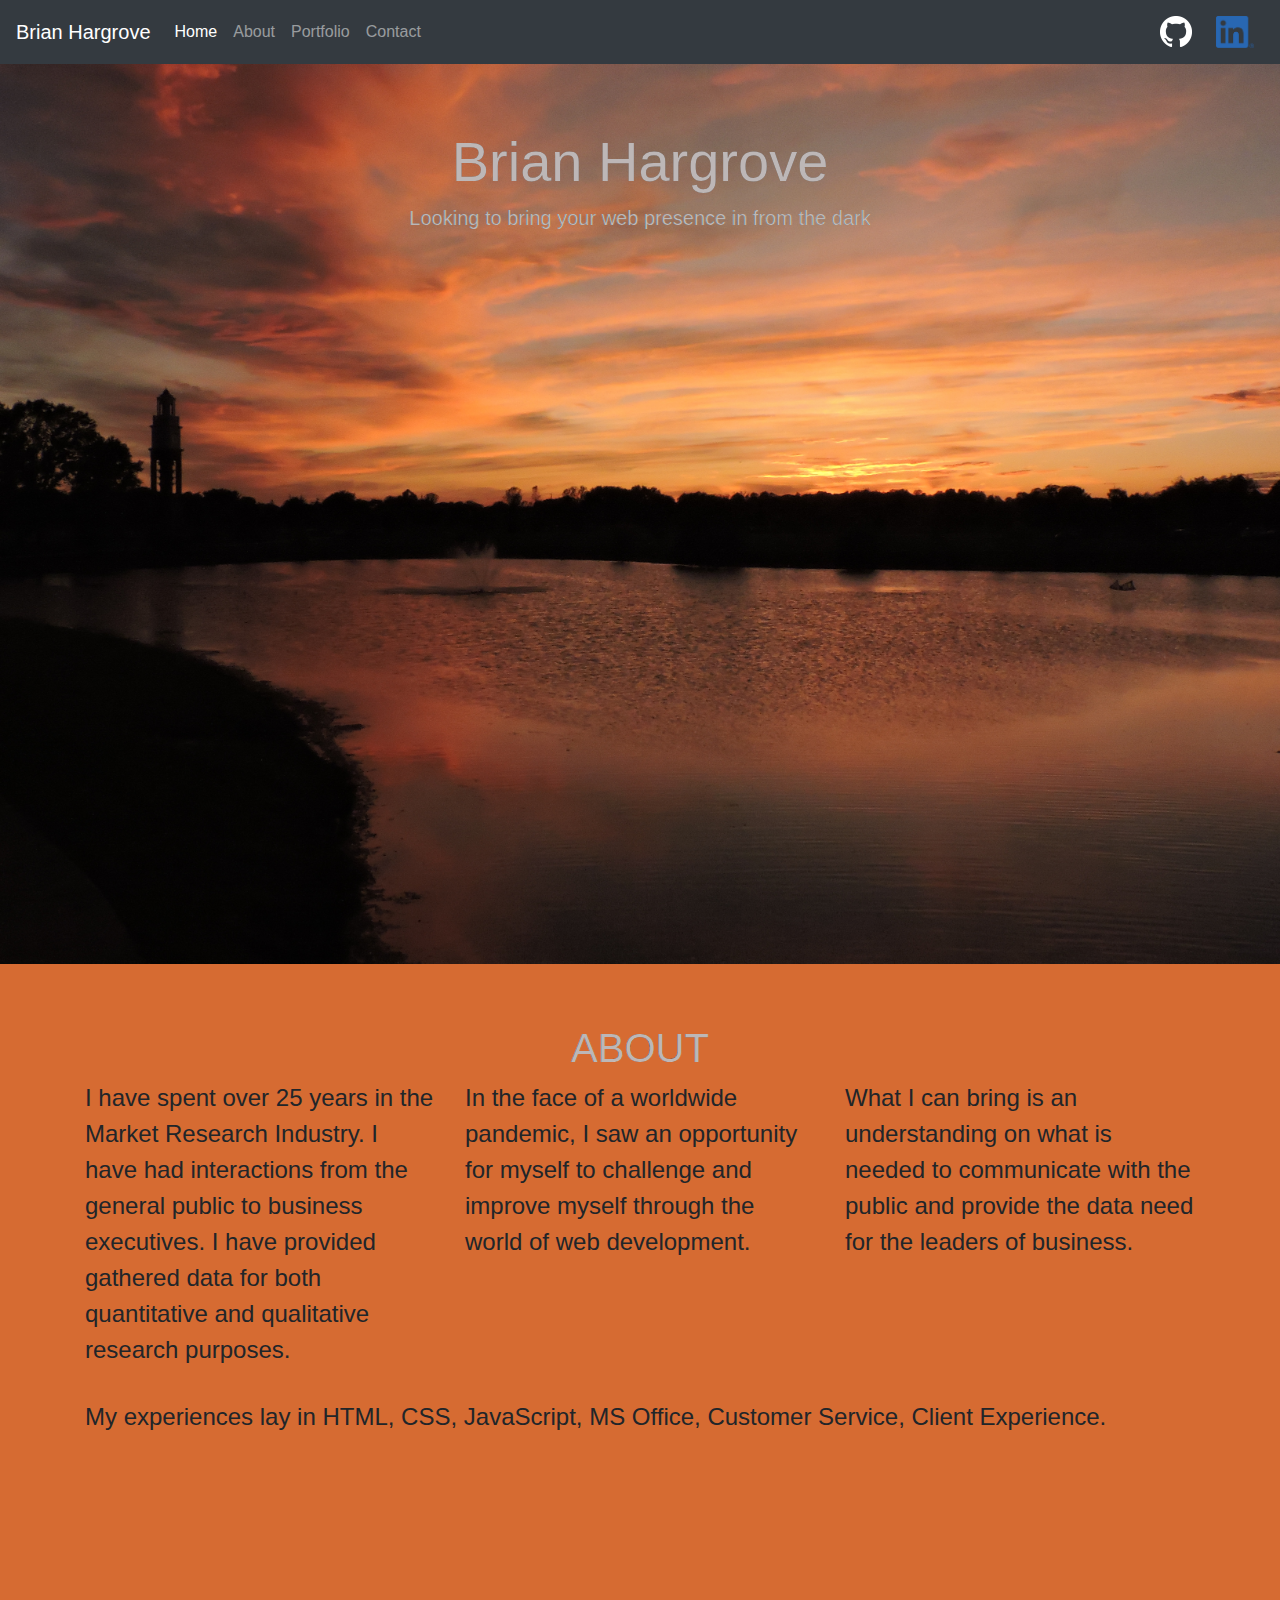
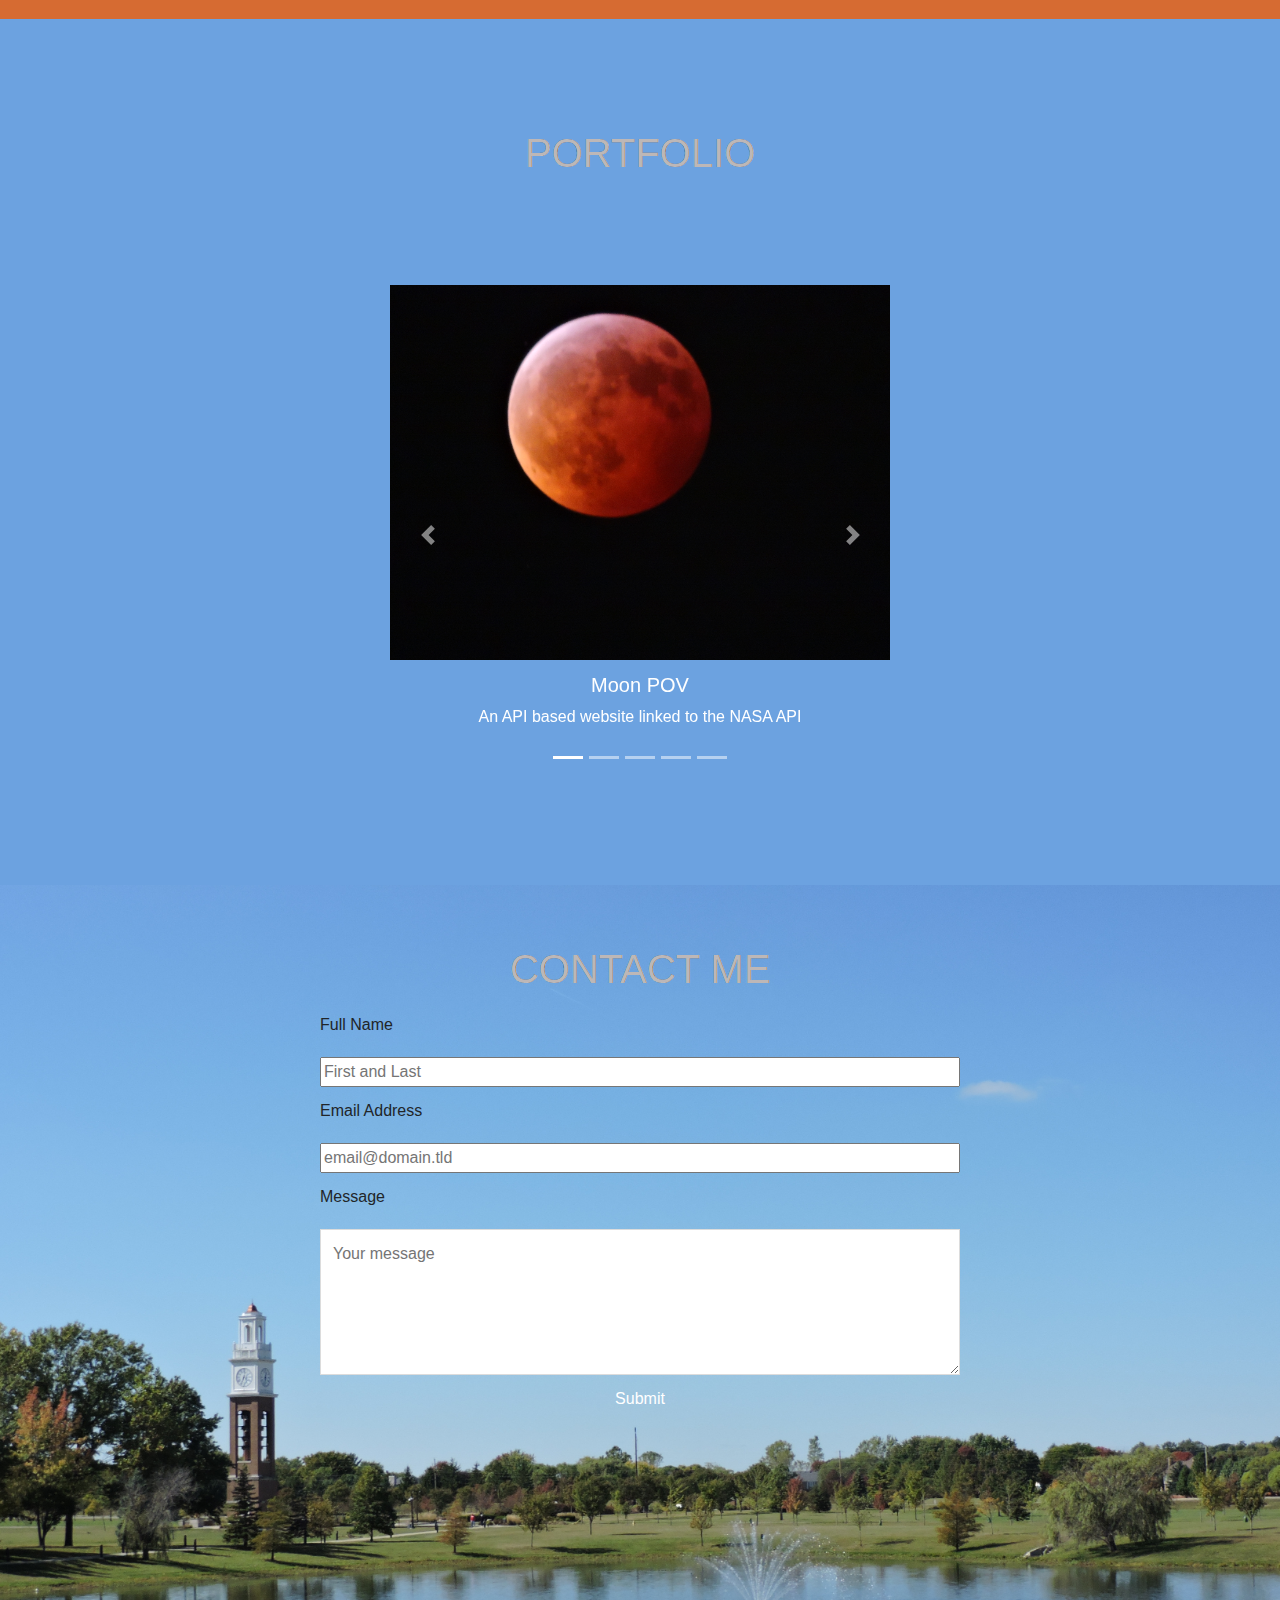
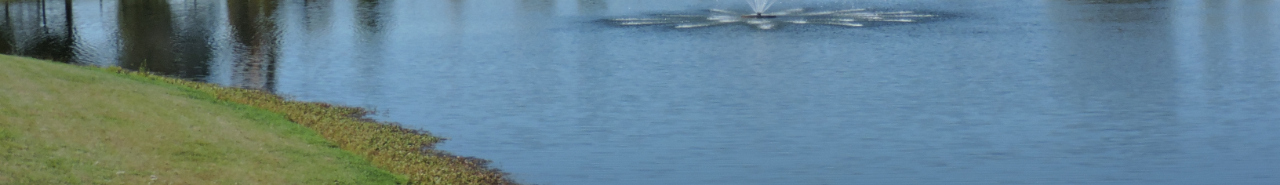
==== index.html @ 50b04abe "1007 1433" ====
<!DOCTYPE html>
<html lang="en">
<head>
    <meta charset="UTF-8">
    <meta name="viewport" content="width=device-width, initial-scale=1.0">
    <link rel="stylesheet" href="./style.css">
    <link rel="stylesheet" href="https://stackpath.bootstrapcdn.com/bootstrap/4.5.2/css/bootstrap.min.css" integrity="sha384-JcKb8q3iqJ61gNV9KGb8thSsNjpSL0n8PARn9HuZOnIxN0hoP+VmmDGMN5t9UJ0Z" crossorigin="anonymous">
    <title>Brian Hargrove</title>
</head>
<body>
<!-- NAV BAR -->
<nav class="navbar sticky-top navbar-expand-lg navbar-dark bg-dark">
    <a class="navbar-brand" href="#">Brian Hargrove</a>
    <button class="navbar-toggler" type="button" data-toggle="collapse" data-target="#navbarText" aria-controls="navbarText" aria-expanded="false" aria-label="Toggle navigation">
      <span class="navbar-toggler-icon"></span>
    </button>
    <div class="collapse navbar-collapse" id="navbarText">
      <ul class="navbar-nav mr-auto">
        <li class="nav-item active">
          <a class="nav-link" href="index.html">Home <span class="sr-only">(current)</span></a>
        </li>
        <li class="nav-item">
          <a class="nav-link" href="#about">About</a>
        </li>
        <li class="nav-item">
            <a class="nav-link" href="#portfolio">Portfolio</a>
          </li>
        <li class="nav-item">
          <a class="nav-link" href="#contact">Contact</a>
        </li>
      </ul>
      <span class="navbar-text">
        <a href="https://github.com/brian-hargrove" target="_blank"><img src="./Assets/GitHub-Mark-Light-32px.png" alt="" id=githubBug></a>
        <a href="https://www.linkedin.com/in/bdhargrove/" target="_blank"><img src="./Assets/LI-In-Bug.png" alt="" id="linkedinBug"></a>
      </span>
    </div>
  </nav>
<!-- JUMBOTRON -->
<div class="jumbotron jumbotron-fluid">
  
    <div class="container">
      <div class="shimmer">
            <h1 class="display-4">Brian Hargrove</h1>
            <p class="lead">Looking to bring your web presence in from the dark</p>
            
        </div>
    </div>
</div>
<!-- ABOUT ME -->

<section id="about">
<h1 class="shimmer">ABOUT</h1>
<div class="aboutMe">
  <div class="container">
    <div class="row">
      <div class="col-md">
        <p>I have spent over 25 years in the Market Research Industry. I have had interactions from the general public to business executives.  I have provided gathered data for both quantitative and qualitative research purposes.</p>
      </div>
      <div class="col-md">
        <p>In the face of a worldwide pandemic, I saw an opportunity for myself to challenge and improve myself through the world of web development.</p>
      </div>
      <div class="col-md">
        <p>What I can bring is an understanding on what is needed to communicate with the public and provide the data need for the leaders of business.</p>
      </div>
      
  </div>
    <p id="experience">My experiences lay in HTML, CSS, JavaScript, MS Office, Customer Service, Client Experience.</p>
  </div>
  <div class="logo">

  </div>


  
 

 

</div>

</section>


<!-- PORTFOLIO -->
<section id="portSection">
<div  id="portfolio">
<h1 class="shimmer">PORTFOLIO</h1>
<!-- PORTFOLIO CAROSUEL -->
<div id="carouselExampleCaptions" class="carousel slide" data-ride="carousel">
  <ol class="carousel-indicators">
    <li data-target="#carouselExampleCaptions" data-slide-to="0" class="active"></li>
    <li data-target="#carouselExampleCaptions" data-slide-to="1"></li>
    <li data-target="#carouselExampleCaptions" data-slide-to="2"></li>
    <li data-target="#carouselExampleCaptions" data-slide-to="3"></li>
    <li data-target="#carouselExampleCaptions" data-slide-to="4"></li>
  </ol>
  <div class="carousel-inner">
    <div class="carousel-item active">
            <a href="https://bh-nasaapi.web.app/" target="_blank"><img src="./Assets/lunarEclipse2019-05.JPG" class="d-block w-100" alt="..."></a>
      <div class="carousel-caption d-none d-sm-block">
        <h5>Moon POV</h5>
        <p>An API based website linked to the NASA API</p>
      </div>
    </div>
    <div class="carousel-item" id="carousel2">
      <a href="https://brian-hargrove.github.io/FormulaOne_API/" target="_blank">
      <img src="./Assets/formulaOne.png" class="d-block w-100" alt="..."></a>
      <div class="carousel-caption d-none d-md-block">
        <h5>F1 API</h5>
        <p>An app pulling data from an F1 API.</p>
      </div>
    </div>
    <div class="carousel-item">
      <a href="https://brian-hargrove.github.io/kast/" target="_blank"><img src="./Assets/kast-logo-horizontal-color-white.svg" class="d-block w-100" alt="..."></a>
      
      <div class="carousel-caption d-none d-md-block">
        <h5>KAST Static Website</h5>
        <p>A reproduction of the KAST website.</p>
      </div>
    </div>
    <div class="carousel-item" id="carousel4">
      <a href="https://codepen.io/brian-hargrove/pen/poyLmrR" target="_blank"><img src="./Assets/jumpingFrog2.png" class="d-block w-100" alt="..."></a>
      
      <div class="carousel-caption d-none d-md-block">
        <h5>CodePen Creature</h5>
        <p>An animated frog jumping done on CodePen</p>
      </div>
    </div>
    <div class="carousel-item" id="carousel5">
      <a href="https://brian-hargrove.github.io/guessingGame/" target="_blankc"><img src="./Assets/game2.jpg" class="d-block w-100" alt="..."></a>
      <img src="..." class="d-block w-100" alt="...">
      <div class="carousel-caption d-none d-md-block">
        <h5>Guessing Game</h5>
        <p>A guessing game utilizing JavaScript</p>
      </div>
    </div>
  </div>
  <a class="carousel-control-prev" href="#carouselExampleCaptions" role="button" data-slide="prev">
    <span class="carousel-control-prev-icon" aria-hidden="true"></span>
    <span class="sr-only">Previous</span>
  </a>
  <a class="carousel-control-next" href="#carouselExampleCaptions" role="button" data-slide="next">
    <span class="carousel-control-next-icon" aria-hidden="true"></span>
    <span class="sr-only">Next</span>
  </a>
</div>
</div>
</section>








<!-- CONTACT -->
<section id="container">
<H1 class="shimmer">CONTACT ME</H1>
  
    
      <form id="fs-frm" name="simple-contact-form" accept-charset="utf-8" action="https://formspree.io/brian.hargrove@outlook.com" method="post">
        <fieldset id="fs-frm-inputs">
          <div id="contact">
          <label for="full-name">Full Name</label>
          <input type="text" name="name" id="full-name" placeholder="First and Last" required="">
          <label for="email-address">Email Address</label>
          <input type="email" name="_replyto" id="email-address" placeholder="email@domain.tld" required="">
          <label for="message">Message</label>
            <textarea rows="5" name="message" id="message" placeholder="Your message" required=""></textarea>
            <input type="hidden" name="_subject" id="email-subject" value="Contact Form Submission">
            <input type="submit" value="Submit">
          </div>
          </fieldset>


      </form>



    
</section>

<!-- BOOTSTRAP -->
<script src="https://code.jquery.com/jquery-3.5.1.slim.min.js" integrity="sha384-DfXdz2htPH0lsSSs5nCTpuj/zy4C+OGpamoFVy38MVBnE+IbbVYUew+OrCXaRkfj" crossorigin="anonymous"></script>
<script src="https://cdn.jsdelivr.net/npm/popper.js@1.16.1/dist/umd/popper.min.js" integrity="sha384-9/reFTGAW83EW2RDu2S0VKaIzap3H66lZH81PoYlFhbGU+6BZp6G7niu735Sk7lN" crossorigin="anonymous"></script>
<script src="https://stackpath.bootstrapcdn.com/bootstrap/4.5.2/js/bootstrap.min.js" integrity="sha384-B4gt1jrGC7Jh4AgTPSdUtOBvfO8shuf57BaghqFfPlYxofvL8/KUEfYiJOMMV+rV" crossorigin="anonymous"></script>
</body>
</html>
---- style.css ----
#linkedinBug{
  height: 32px;
  width: auto;
  padding-left: 20px;
  padding-right: 10px;
}
.navbar-text{
  display: flex;
  justify-content: space-between;
}
.jumbotron{
    background-image: url(./Assets/coxhallGardens-night.JPG);
    background-size: cover;
    background-repeat: no-repeat;
    height: 100vh;
    color: white;
}
/*Shimmer effect on jumbotron text*/
.shimmer {
    text-align: center;
    color: rgba(241, 233, 233, 0.753);
    background: -webkit-gradient(linear, left top, right top, from(rgb(161, 29, 6)), to(rgb(180, 16, 16)), color-stop(0.5, #fff));
    background: -moz-gradient(linear, left top, right top, from(#222), to(#222), color-stop(0.5, #fff));
    background: gradient(linear, left top, right top, from(#222), to(#222), color-stop(0.5, #fff));
    -webkit-background-size: 125px 100%;
    -moz-background-size: 125px 100%;
    background-size: 125px 100%;
    -webkit-background-clip: text;
    -moz-background-clip: text;
    background-clip: text;
    -webkit-animation-name: shimmer;
    -moz-animation-name: shimmer;
    animation-name: shimmer;
    -webkit-animation-duration: 4s;
    -moz-animation-duration: 4s;
    animation-duration: 4s;
    -webkit-animation-iteration-count: infinite;
    -moz-animation-iteration-count: infinite;
    animation-iteration-count: infinite;
    background-repeat: no-repeat;
    background-position: 0 0;
    background-color: #222;
  }
  @-moz-keyframes shimmer {
    0% {
      background-position: top left;
    }
    100% {
      background-position: top right;
    }
  }
  @-webkit-keyframes shimmer {
    0% {
      background-position: top left;
    }
    100% {
      background-position: top right;
    }
  }
  @-o-keyframes shimmer {
    0% {
      background-position: top left;
    }
    100% {
      background-position: top right;
    }
  }
  @keyframes shimmer {
    0% {
      background-position: top left;
    }
    100% {
      background-position: top right;
    }
  }

/*ABOUT SECTION*/
#about {
  background-color: #d66b32;
  font-family: 'Trebuchet MS', 'Lucida Sans Unicode', 'Lucida Grande', 'Lucida Sans', Arial, sans-serif;
  font-size: 18pt;
  margin-top: -32px;
  padding-top: 60px;
  padding-bottom: 200px;
}

#experience{
  padding-top: 15px;
}

/*PORTFOLIO SECTION */
#portSection{
  background-color: #6ca2e0;
  padding-top: 50px;
  padding-bottom: 100px;
  margin-top: -32px;
}
#portfolio{
  width: 500px;
  margin-left: auto;
  margin-right: auto;
}
#portfolio h1{
  padding-top: 60px;
  padding-bottom: 100px;
}
.d-md-block{
  background-color: transparent;
}
.carousel-item{
  height: 500px;
}
#carousel4{
  background-image: 200px;
}

/*contact form*/
#container{
  background-image: url(./Assets/coxhallGardens-day.JPG);
  background-size: cover;
    background-repeat: no-repeat;
    height: 100vh;
  background-color: indianred;
  padding-top: 60px;
  padding-bottom: 100px;
}
#contact{
  padding-bottom: 200px;
  display: flex;
  flex-direction: column;
  margin-left: auto;
  margin-right: auto;
  width: 50%;
}
label{  
  padding: 12px 12px 12px 0;
  
  
}


input [type-text],select,textarea {
  width: 100%;
  padding: 12px;
  border: 1px solid gainsboro;
  resize: vertical;
  }


/* submit button */
input[type=submit] {
  background-color:transparent;
  color: white;
  padding: 12px 20px;
  border: none;
  border-radius: 4px;
  cursor: pointer;
  float: inline-start;
}
input[type=submit]:hover{
  background-color: #45a049;
}
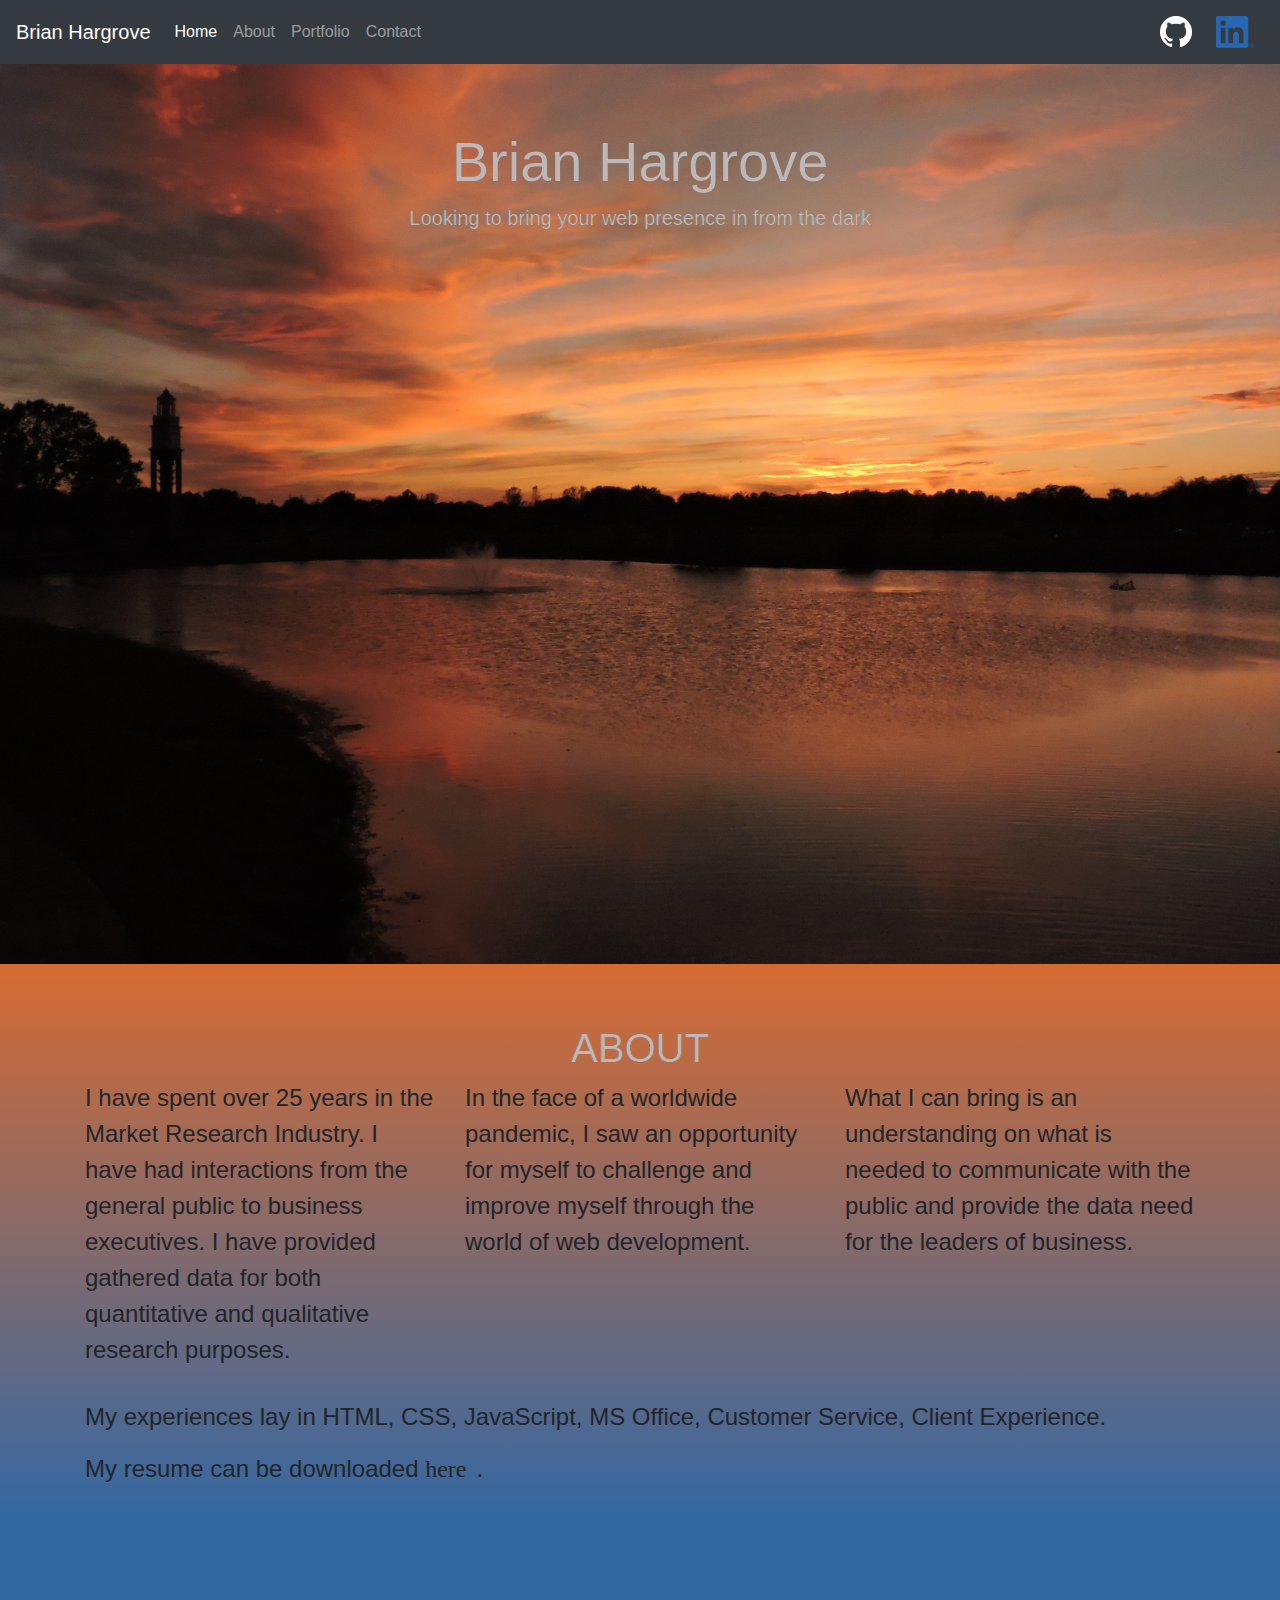
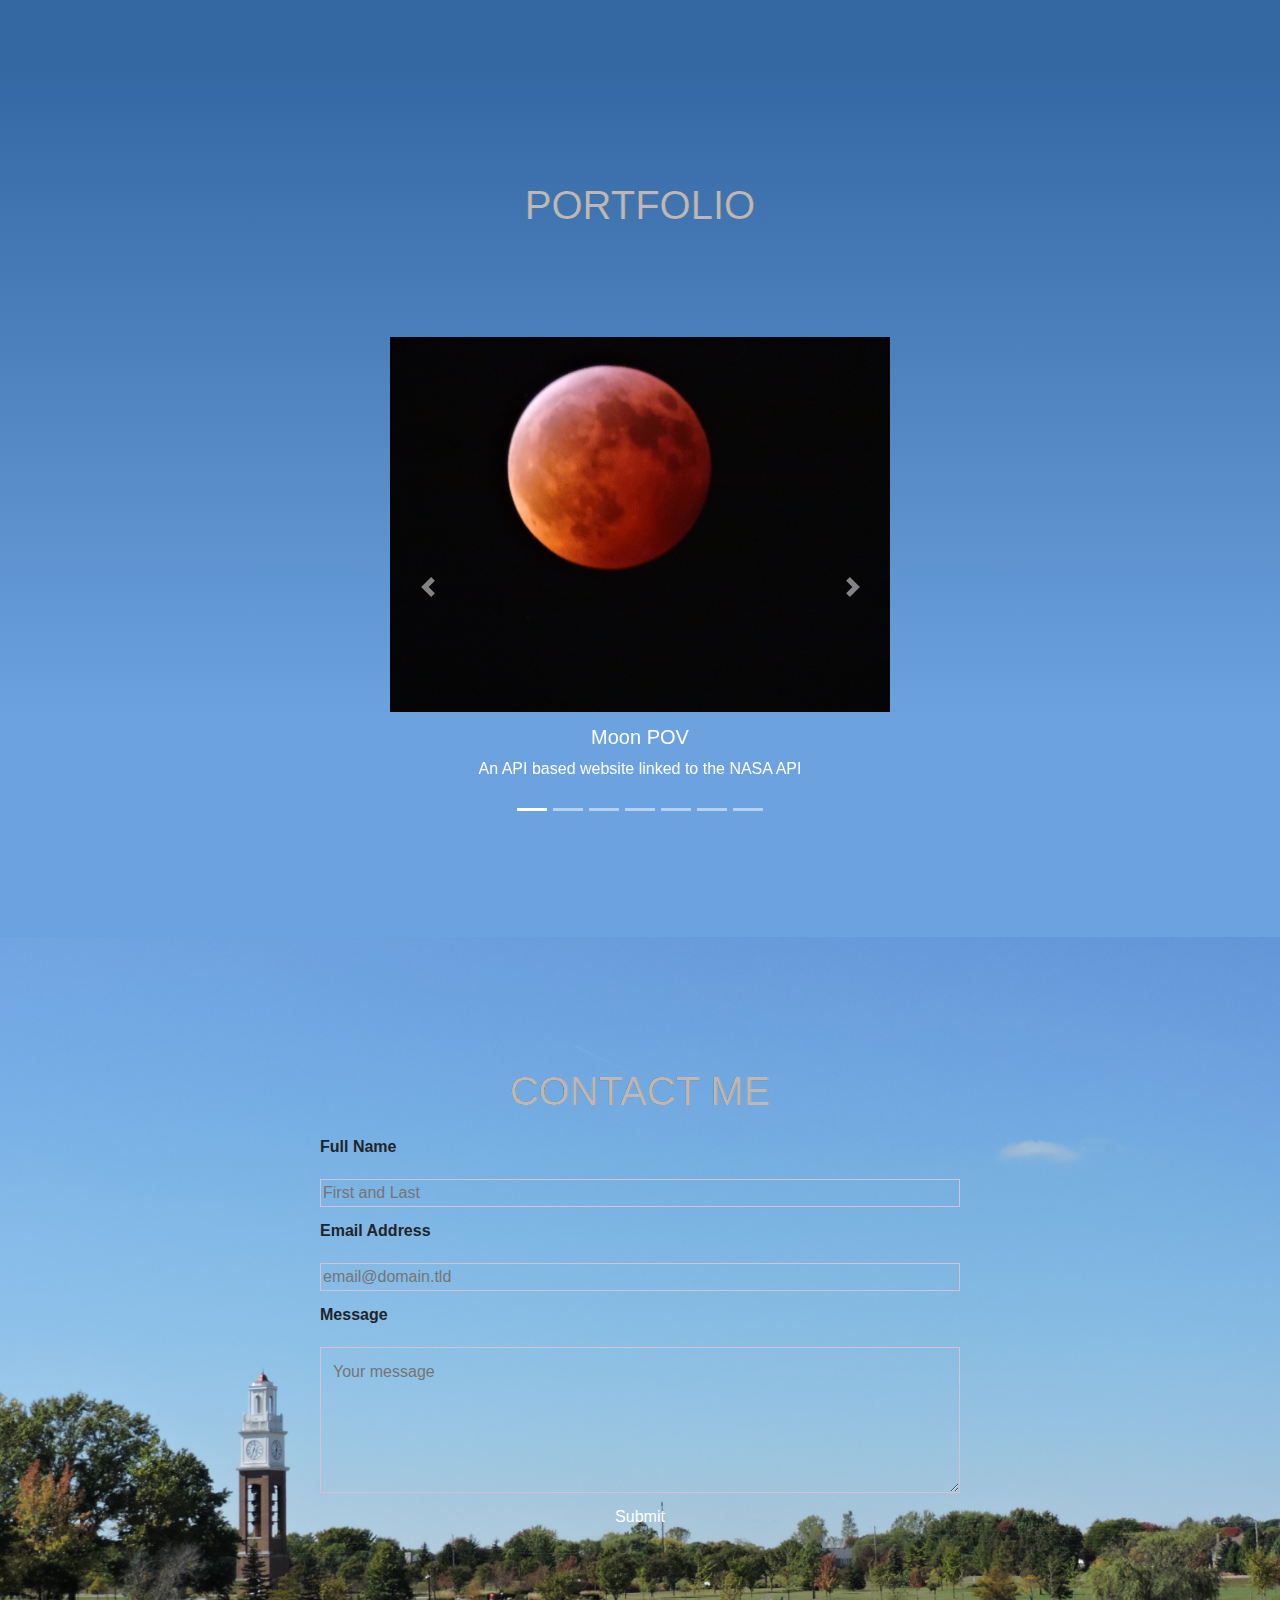
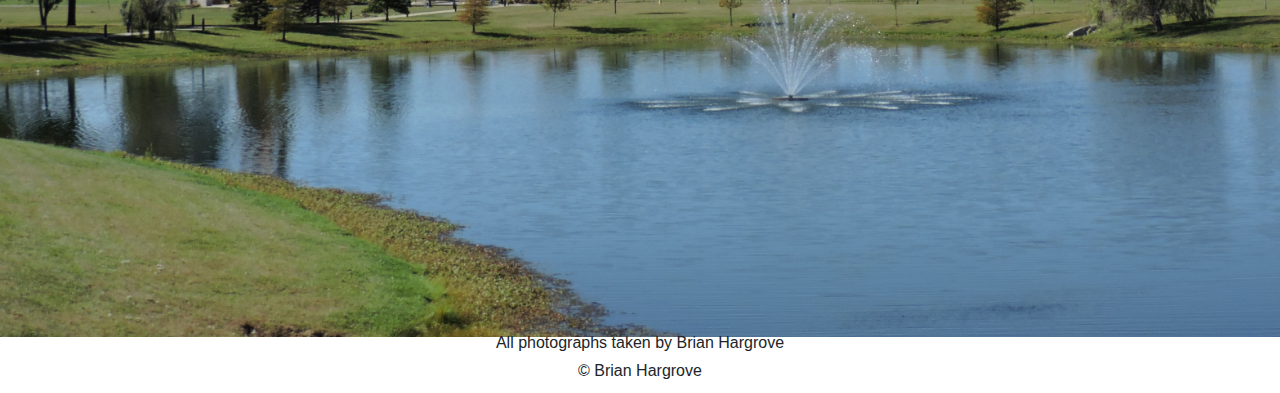
==== commit ba67f682: "1007 1815" ====
--- a/index.html
+++ b/index.html
@@ -26,7 +26,7 @@
             <a class="nav-link" href="#portfolio">Portfolio</a>
           </li>
         <li class="nav-item">
-          <a class="nav-link" href="#contact">Contact</a>
+          <a class="nav-link" href="#contactMe">Contact</a>
         </li>
       </ul>
       <span class="navbar-text">
@@ -65,17 +65,11 @@
       
   </div>
     <p id="experience">My experiences lay in HTML, CSS, JavaScript, MS Office, Customer Service, Client Experience.</p>
+    <p>My resume can be downloaded <a href="./Assets/resume.pdf" id="resume">here</a>.</p>
   </div>
   <div class="logo">
 
   </div>
-
-
-  
- 
-
- 
-
 </div>
 
 </section>
@@ -93,6 +87,8 @@
     <li data-target="#carouselExampleCaptions" data-slide-to="2"></li>
     <li data-target="#carouselExampleCaptions" data-slide-to="3"></li>
     <li data-target="#carouselExampleCaptions" data-slide-to="4"></li>
+    <li data-target="#carouselExampleCaptions" data-slide-to="5"></li>
+    <li data-target="#carouselExampleCaptions" data-slide-to="6"></li>
   </ol>
   <div class="carousel-inner">
     <div class="carousel-item active">
@@ -104,7 +100,7 @@
     </div>
     <div class="carousel-item" id="carousel2">
       <a href="https://brian-hargrove.github.io/FormulaOne_API/" target="_blank">
-      <img src="./Assets/formulaOne.png" class="d-block w-100" alt="..."></a>
+      <img src="./Assets/formulaOne2007.JPG" class="d-block w-100" alt="..."></a>
       <div class="carousel-caption d-none d-md-block">
         <h5>F1 API</h5>
         <p>An app pulling data from an F1 API.</p>
@@ -127,11 +123,24 @@
       </div>
     </div>
     <div class="carousel-item" id="carousel5">
-      <a href="https://brian-hargrove.github.io/guessingGame/" target="_blankc"><img src="./Assets/game2.jpg" class="d-block w-100" alt="..."></a>
-      <img src="..." class="d-block w-100" alt="...">
+      <a href="https://brian-hargrove.github.io/guessingGame/" target="_blankc"><img src="./Assets/chess.JPG" class="d-block w-100" alt="..."></a>
       <div class="carousel-caption d-none d-md-block">
         <h5>Guessing Game</h5>
         <p>A guessing game utilizing JavaScript</p>
+      </div>
+    </div>
+    <div class="carousel-item" id="carousel6">
+      <a href="https://brian-hargrove.github.io/guessingGame/" target="_blankc"><img src="./Assets/blueBadge.png" class="d-block w-100" alt="..."></a>
+      <div class="carousel-caption d-none d-md-block">
+        <h5>Blue Badge</h5>
+        <p>Coming Soon</p>
+      </div>
+    </div>
+    <div class="carousel-item" id="carousel7">
+      <a href="https://brian-hargrove.github.io/guessingGame/" target="_blankc"><img src="./Assets/redBadge.png" class="d-block w-100" alt="..."></a>
+      <div class="carousel-caption d-none d-md-block">
+        <h5>Red Badge</h5>
+        <p>Coming Soon</p>
       </div>
     </div>
   </div>
@@ -156,31 +165,31 @@
 
 <!-- CONTACT -->
 <section id="container">
-<H1 class="shimmer">CONTACT ME</H1>
+<H1 class="shimmer" id="contactMe">CONTACT ME</H1>
   
     
       <form id="fs-frm" name="simple-contact-form" accept-charset="utf-8" action="https://formspree.io/brian.hargrove@outlook.com" method="post">
         <fieldset id="fs-frm-inputs">
           <div id="contact">
-          <label for="full-name">Full Name</label>
+          <label for="full-name"><strong>Full Name</strong></label>
           <input type="text" name="name" id="full-name" placeholder="First and Last" required="">
-          <label for="email-address">Email Address</label>
+          <label for="email-address"><strong>Email Address</strong></label>
           <input type="email" name="_replyto" id="email-address" placeholder="email@domain.tld" required="">
-          <label for="message">Message</label>
+          <label for="message"><strong>Message</strong></label>
             <textarea rows="5" name="message" id="message" placeholder="Your message" required=""></textarea>
             <input type="hidden" name="_subject" id="email-subject" value="Contact Form Submission">
             <input type="submit" value="Submit">
           </div>
           </fieldset>
-
-
       </form>
-
-
-
-    
 </section>
 
+<secton id="footer">
+<p>All photographs taken by Brian Hargrove</p>
+
+<p>&#169 Brian Hargrove</p>
+
+</secton>
 <!-- BOOTSTRAP -->
 <script src="https://code.jquery.com/jquery-3.5.1.slim.min.js" integrity="sha384-DfXdz2htPH0lsSSs5nCTpuj/zy4C+OGpamoFVy38MVBnE+IbbVYUew+OrCXaRkfj" crossorigin="anonymous"></script>
 <script src="https://cdn.jsdelivr.net/npm/popper.js@1.16.1/dist/umd/popper.min.js" integrity="sha384-9/reFTGAW83EW2RDu2S0VKaIzap3H66lZH81PoYlFhbGU+6BZp6G7niu735Sk7lN" crossorigin="anonymous"></script>
--- a/style.css
+++ b/style.css
@@ -1,9 +1,25 @@
+#resume {
+  height: 32px;
+  width: auto;
+  text-align: center;
+  font-family: Georgia, 'Times New Roman', Times, serif;
+  padding-right: 10px;
+  text-decoration: none;
+}
+a:link {
+  color: inherit;
+  text-decoration: none;
+}
+#githubBug{
+  padding-left: 20px;
+}
 #linkedinBug{
   height: 32px;
   width: auto;
   padding-left: 20px;
   padding-right: 10px;
 }
+
 .navbar-text{
   display: flex;
   justify-content: space-between;
@@ -76,7 +92,7 @@
 
 /*ABOUT SECTION*/
 #about {
-  background-color: #d66b32;
+  background:linear-gradient(to bottom, #d66b32 0%,#3468a3 75% ) ;
   font-family: 'Trebuchet MS', 'Lucida Sans Unicode', 'Lucida Grande', 'Lucida Sans', Arial, sans-serif;
   font-size: 18pt;
   margin-top: -32px;
@@ -90,7 +106,7 @@
 
 /*PORTFOLIO SECTION */
 #portSection{
-  background-color: #6ca2e0;
+  background: linear-gradient(to bottom,#3468a3 0%, #6ca2e0 75%);
   padding-top: 50px;
   padding-bottom: 100px;
   margin-top: -32px;
@@ -113,36 +129,46 @@
 #carousel4{
   background-image: 200px;
 }
-
+#carousel6,#carousel7{
+  height: 600px;
+  
+}
 /*contact form*/
 #container{
   background-image: url(./Assets/coxhallGardens-day.JPG);
   background-size: cover;
-    background-repeat: no-repeat;
-    height: 100vh;
-  background-color: indianred;
+  background-repeat: no-repeat;
+  background-color: #6ca2e0;
+  height: 1000px;
+  width: auto;
   padding-top: 60px;
   padding-bottom: 100px;
 }
+#contactMe {
+  padding-top: 70px;
+}
 #contact{
-  padding-bottom: 200px;
+  padding-bottom: 100px;
   display: flex;
   flex-direction: column;
   margin-left: auto;
   margin-right: auto;
   width: 50%;
 }
+
 label{  
   padding: 12px 12px 12px 0;
-  
-  
 }
 
-
+#full-name, #email-address{
+  background-color:transparent;
+  border: 1px solid thistle;
+}
 input [type-text],select,textarea {
   width: 100%;
   padding: 12px;
-  border: 1px solid gainsboro;
+  border: 1px solid thistle;
+  background-color: transparent;
   resize: vertical;
   }
 
@@ -159,4 +185,14 @@
 }
 input[type=submit]:hover{
   background-color: #45a049;
+}
+
+/* footer*/
+#footer{
+  text-align: center;
+  background-color: #6387a7;
+  padding-bottom: 100px;
+  margin-bottom: 500px;
+  line-height: 75%;
+  font-family: 'Segoe UI', Tahoma, Geneva, Verdana, sans-serif;
 }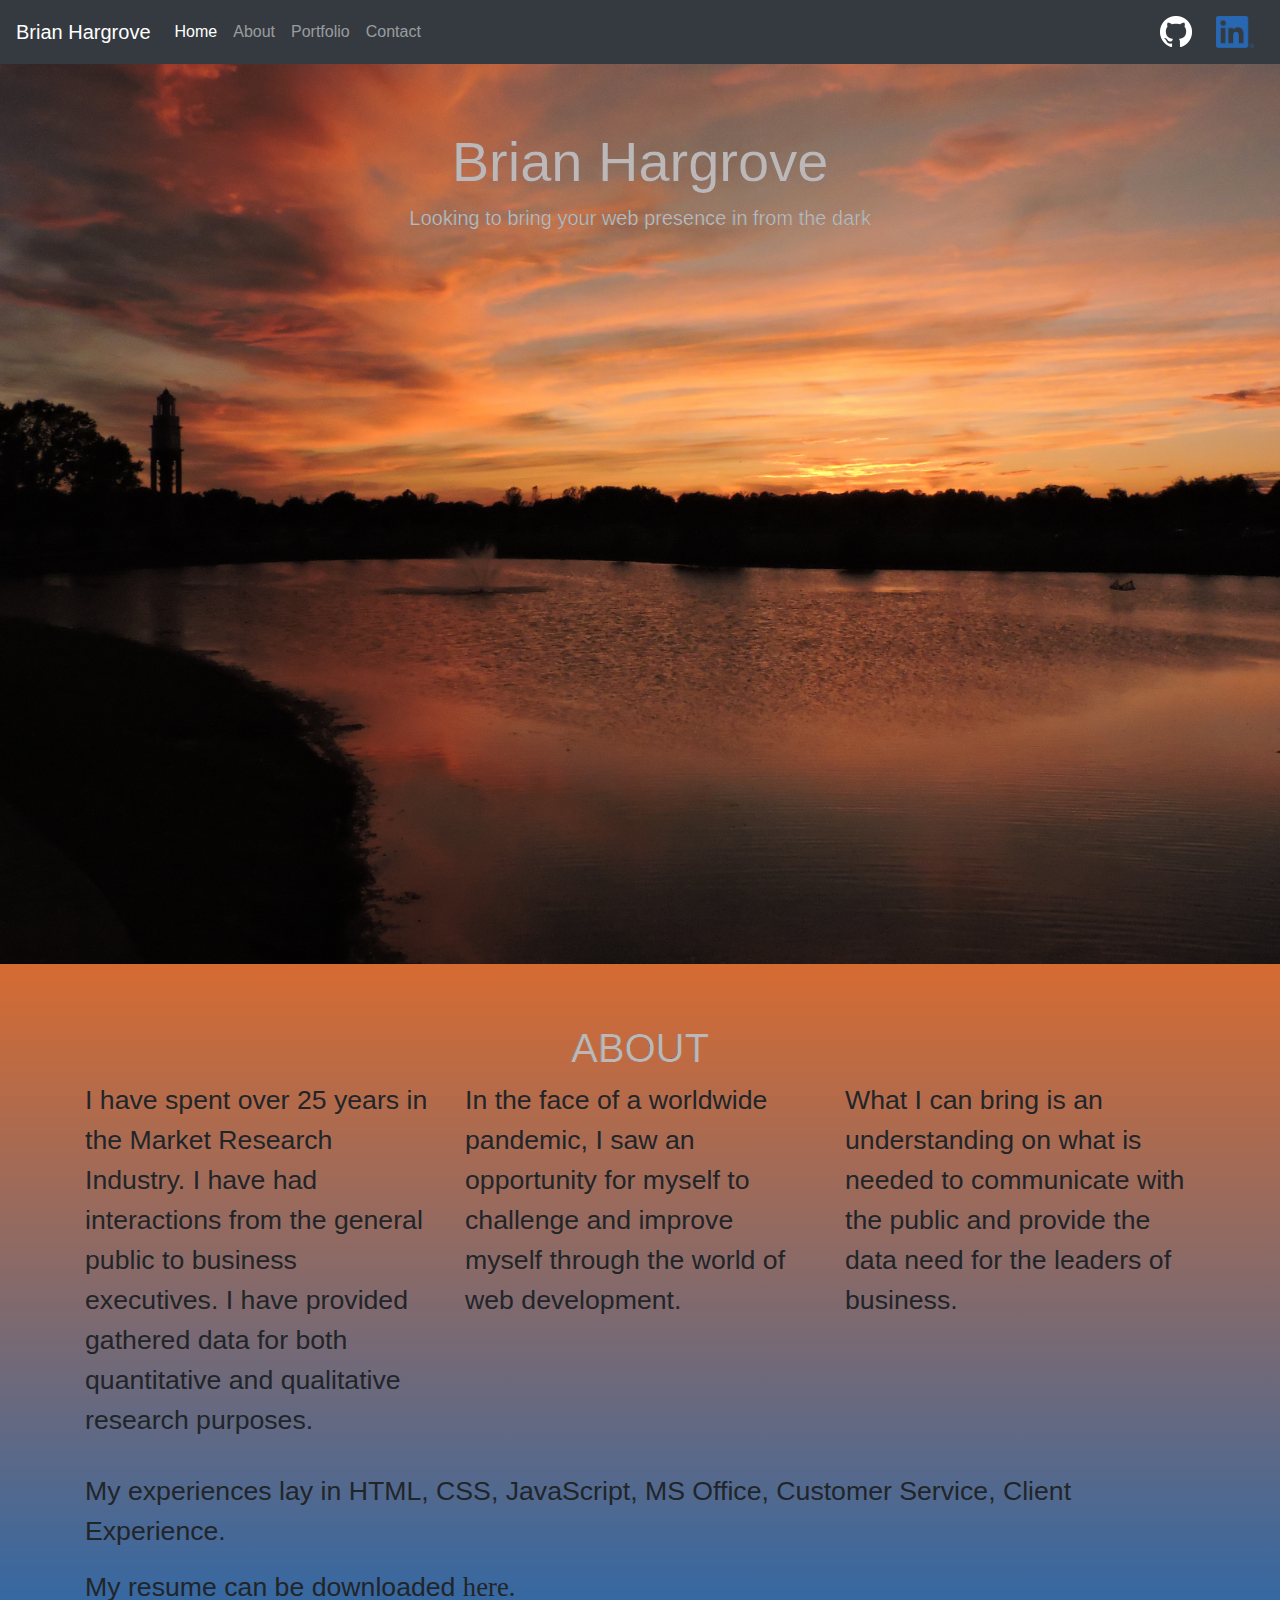
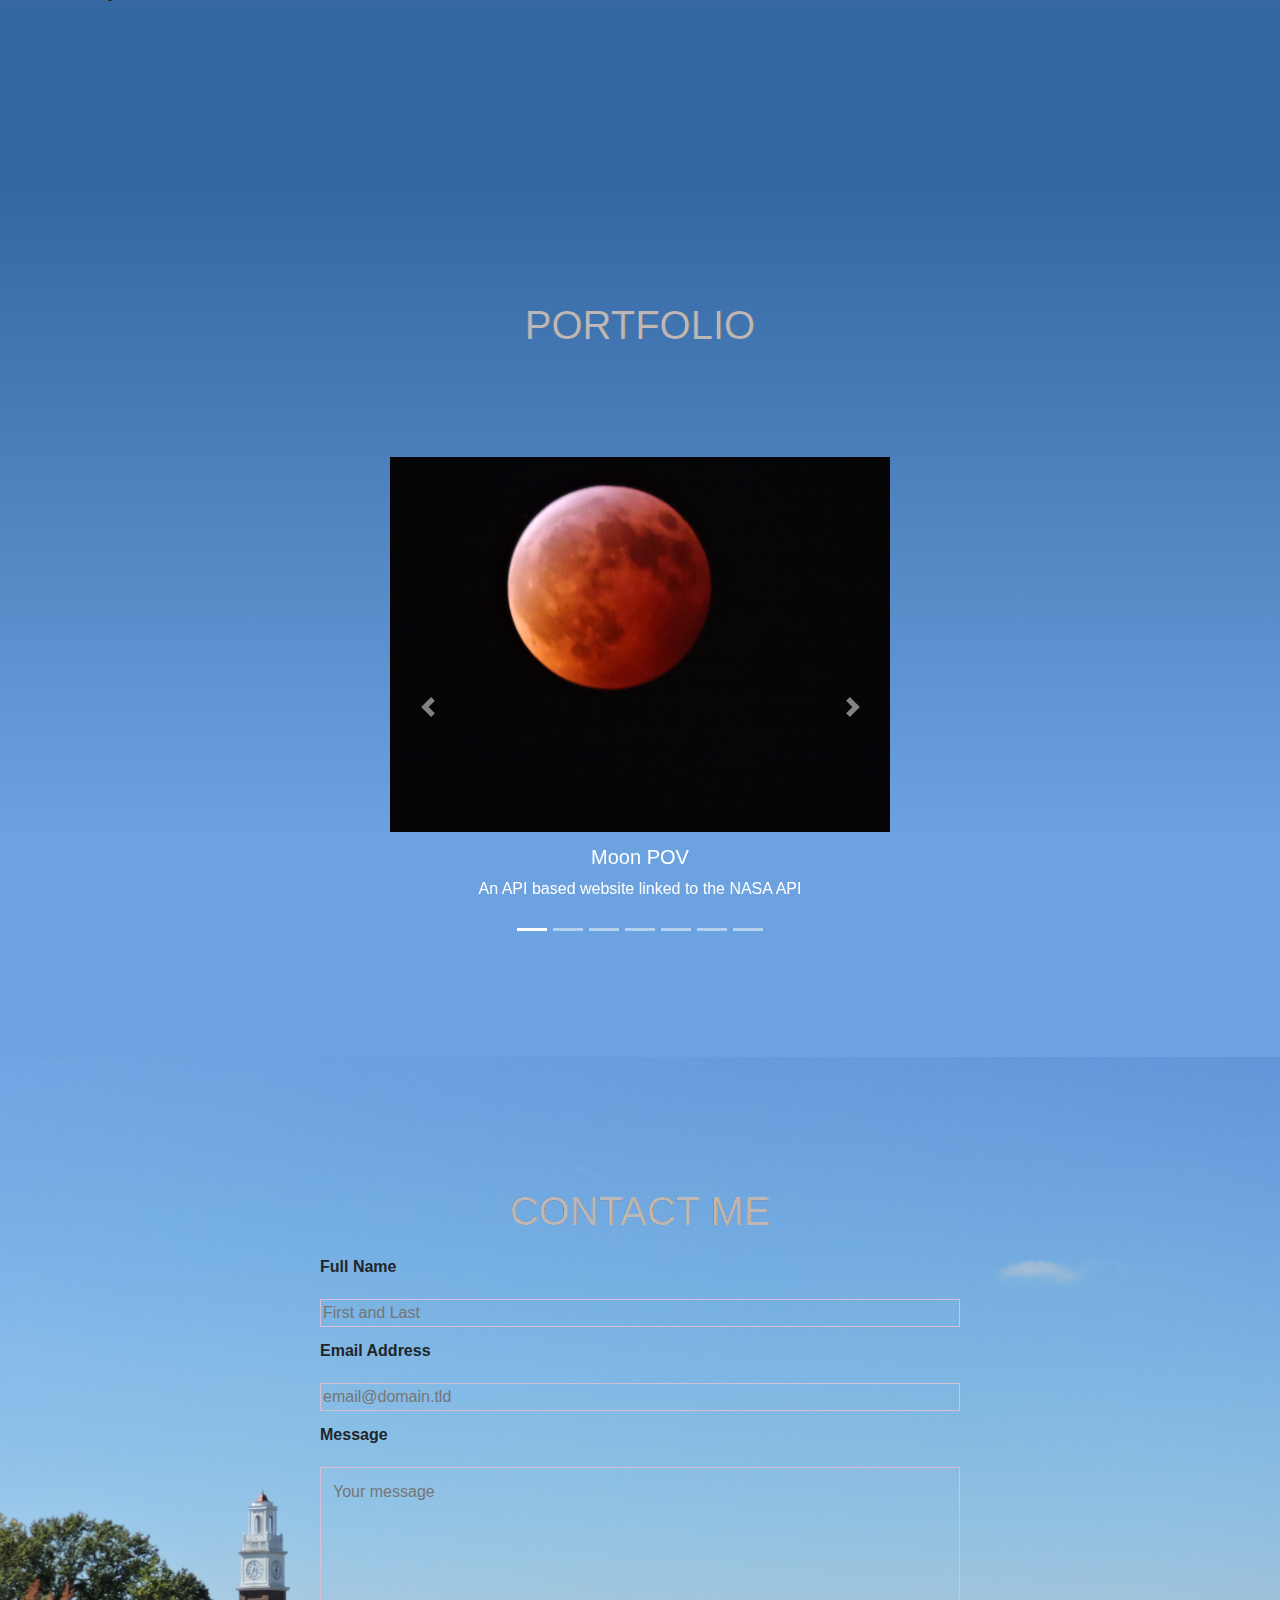
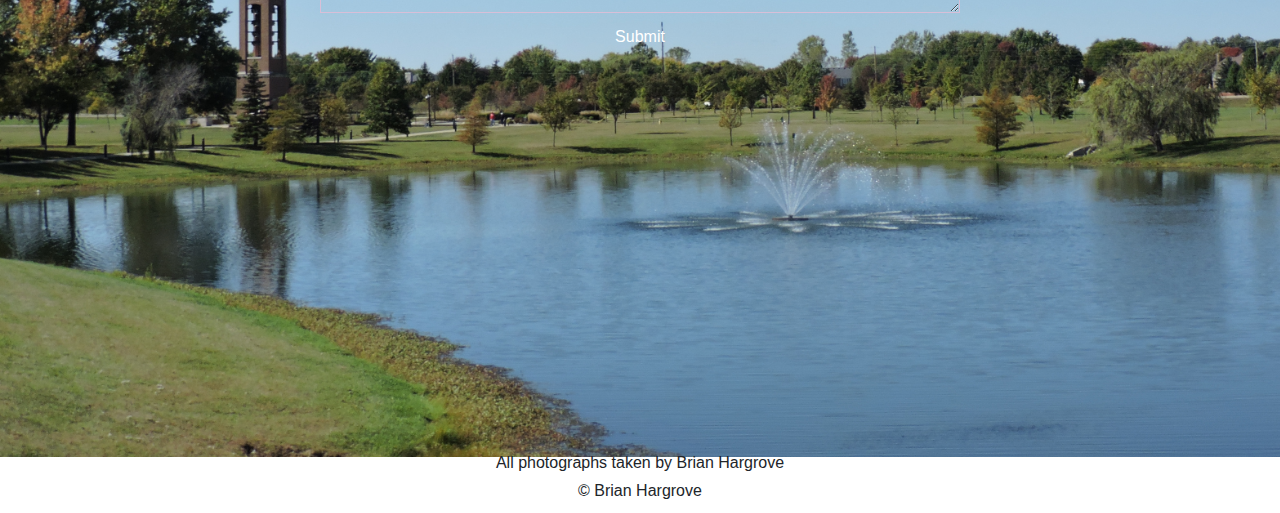
==== commit c02e7303: "1007 2253" ====
--- a/index.html
+++ b/index.html
@@ -62,19 +62,15 @@
       <div class="col-md">
         <p>What I can bring is an understanding on what is needed to communicate with the public and provide the data need for the leaders of business.</p>
       </div>
-      
   </div>
     <p id="experience">My experiences lay in HTML, CSS, JavaScript, MS Office, Customer Service, Client Experience.</p>
-    <p>My resume can be downloaded <a href="./Assets/resume.pdf" id="resume">here</a>.</p>
+    <p>My resume can be downloaded <a href="./Assets/resume.pdf" id="resume">here.</a></p>
   </div>
   <div class="logo">
 
   </div>
 </div>
-
 </section>
-
-
 <!-- PORTFOLIO -->
 <section id="portSection">
 <div  id="portfolio">
@@ -130,17 +126,17 @@
       </div>
     </div>
     <div class="carousel-item" id="carousel6">
-      <a href="https://brian-hargrove.github.io/guessingGame/" target="_blankc"><img src="./Assets/blueBadge.png" class="d-block w-100" alt="..."></a>
-      <div class="carousel-caption d-none d-md-block">
-        <h5>Blue Badge</h5>
-        <p>Coming Soon</p>
+      <a href="./comingSoon.html" target="_blankc"><img src="./Assets/blueBadge.png" class="d-block w-100" alt="..."></a>
+      <div class="carousel-caption d-none d-sm-block">
+        <h5 class="tba">Blue Badge</h5>
+        <p class="tba">Coming Soon</p>
       </div>
     </div>
     <div class="carousel-item" id="carousel7">
-      <a href="https://brian-hargrove.github.io/guessingGame/" target="_blankc"><img src="./Assets/redBadge.png" class="d-block w-100" alt="..."></a>
+      <a href="./comingSoonRed.html" target="_blankc"><img src="./Assets/redBadge.png" class="d-block w-100" alt="..."></a>
       <div class="carousel-caption d-none d-md-block">
-        <h5>Red Badge</h5>
-        <p>Coming Soon</p>
+        <h5 class="tba">Red Badge</h5>
+        <p class="tba">Coming Soon</p>
       </div>
     </div>
   </div>
@@ -155,14 +151,6 @@
 </div>
 </div>
 </section>
-
-
-
-
-
-
-
-
 <!-- CONTACT -->
 <section id="container">
 <H1 class="shimmer" id="contactMe">CONTACT ME</H1>
@@ -183,12 +171,9 @@
           </fieldset>
       </form>
 </section>
-
 <secton id="footer">
 <p>All photographs taken by Brian Hargrove</p>
-
 <p>&#169 Brian Hargrove</p>
-
 </secton>
 <!-- BOOTSTRAP -->
 <script src="https://code.jquery.com/jquery-3.5.1.slim.min.js" integrity="sha384-DfXdz2htPH0lsSSs5nCTpuj/zy4C+OGpamoFVy38MVBnE+IbbVYUew+OrCXaRkfj" crossorigin="anonymous"></script>
--- a/style.css
+++ b/style.css
@@ -19,7 +19,6 @@
   padding-left: 20px;
   padding-right: 10px;
 }
-
 .navbar-text{
   display: flex;
   justify-content: space-between;
@@ -94,16 +93,14 @@
 #about {
   background:linear-gradient(to bottom, #d66b32 0%,#3468a3 75% ) ;
   font-family: 'Trebuchet MS', 'Lucida Sans Unicode', 'Lucida Grande', 'Lucida Sans', Arial, sans-serif;
-  font-size: 18pt;
+  font-size: 20pt;
   margin-top: -32px;
   padding-top: 60px;
   padding-bottom: 200px;
 }
-
 #experience{
   padding-top: 15px;
 }
-
 /*PORTFOLIO SECTION */
 #portSection{
   background: linear-gradient(to bottom,#3468a3 0%, #6ca2e0 75%);
@@ -126,12 +123,9 @@
 .carousel-item{
   height: 500px;
 }
-#carousel4{
-  background-image: 200px;
-}
-#carousel6,#carousel7{
-  height: 600px;
-  
+.tba{
+  color: black;
+  font-size: 23pt;
 }
 /*contact form*/
 #container{
@@ -171,8 +165,6 @@
   background-color: transparent;
   resize: vertical;
   }
-
-
 /* submit button */
 input[type=submit] {
   background-color:transparent;
@@ -195,4 +187,26 @@
   margin-bottom: 500px;
   line-height: 75%;
   font-family: 'Segoe UI', Tahoma, Geneva, Verdana, sans-serif;
+}
+.comingSoon{
+  display: flex;
+  flex-direction: row;
+  justify-content: flex-start;
+  padding-top: 25px;
+}
+
+#blueSoon{
+  text-align: center;
+  color:white;
+  margin-top: 200px;
+  margin-left: 200px;
+  font-size: 50pt;
+}
+
+#redSoon{
+  text-align: center;
+  color: white;
+  margin-top: 200px;
+  margin-left: 200px;
+  font-size: 50pt;
 }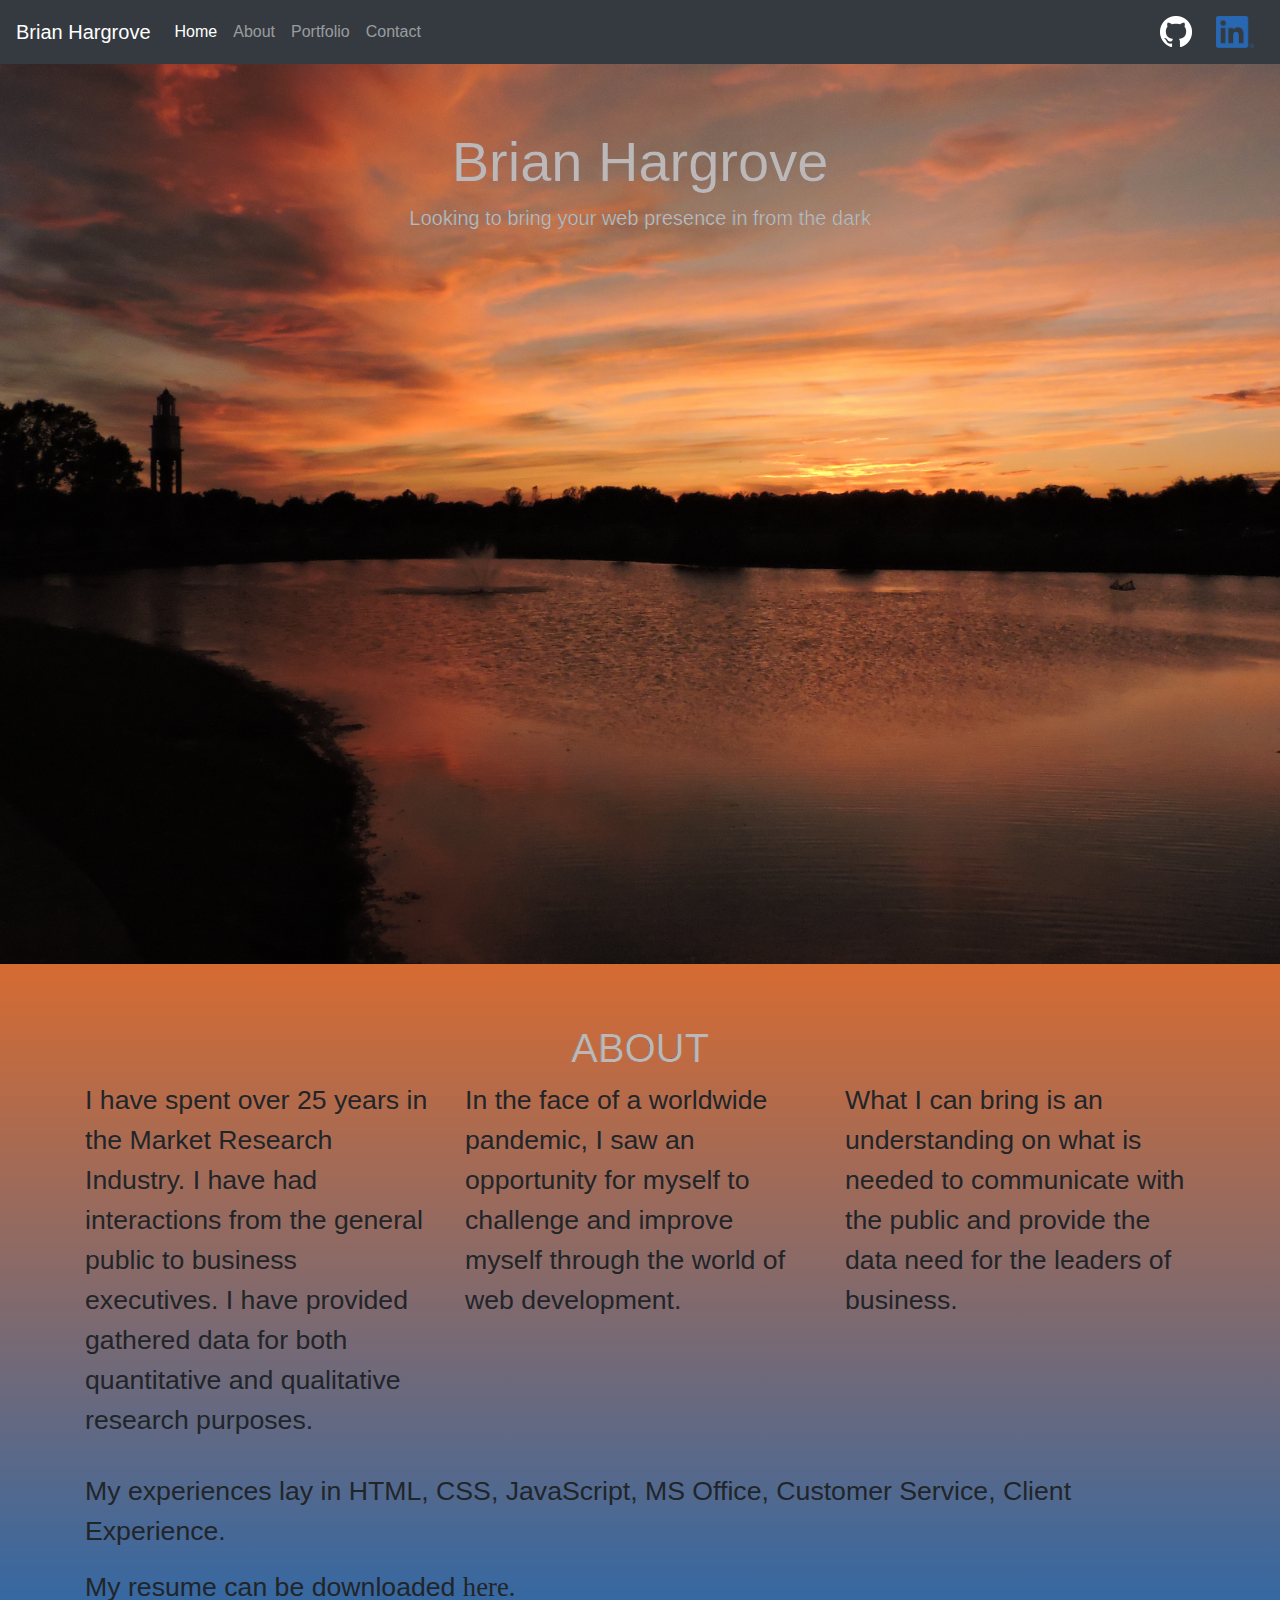
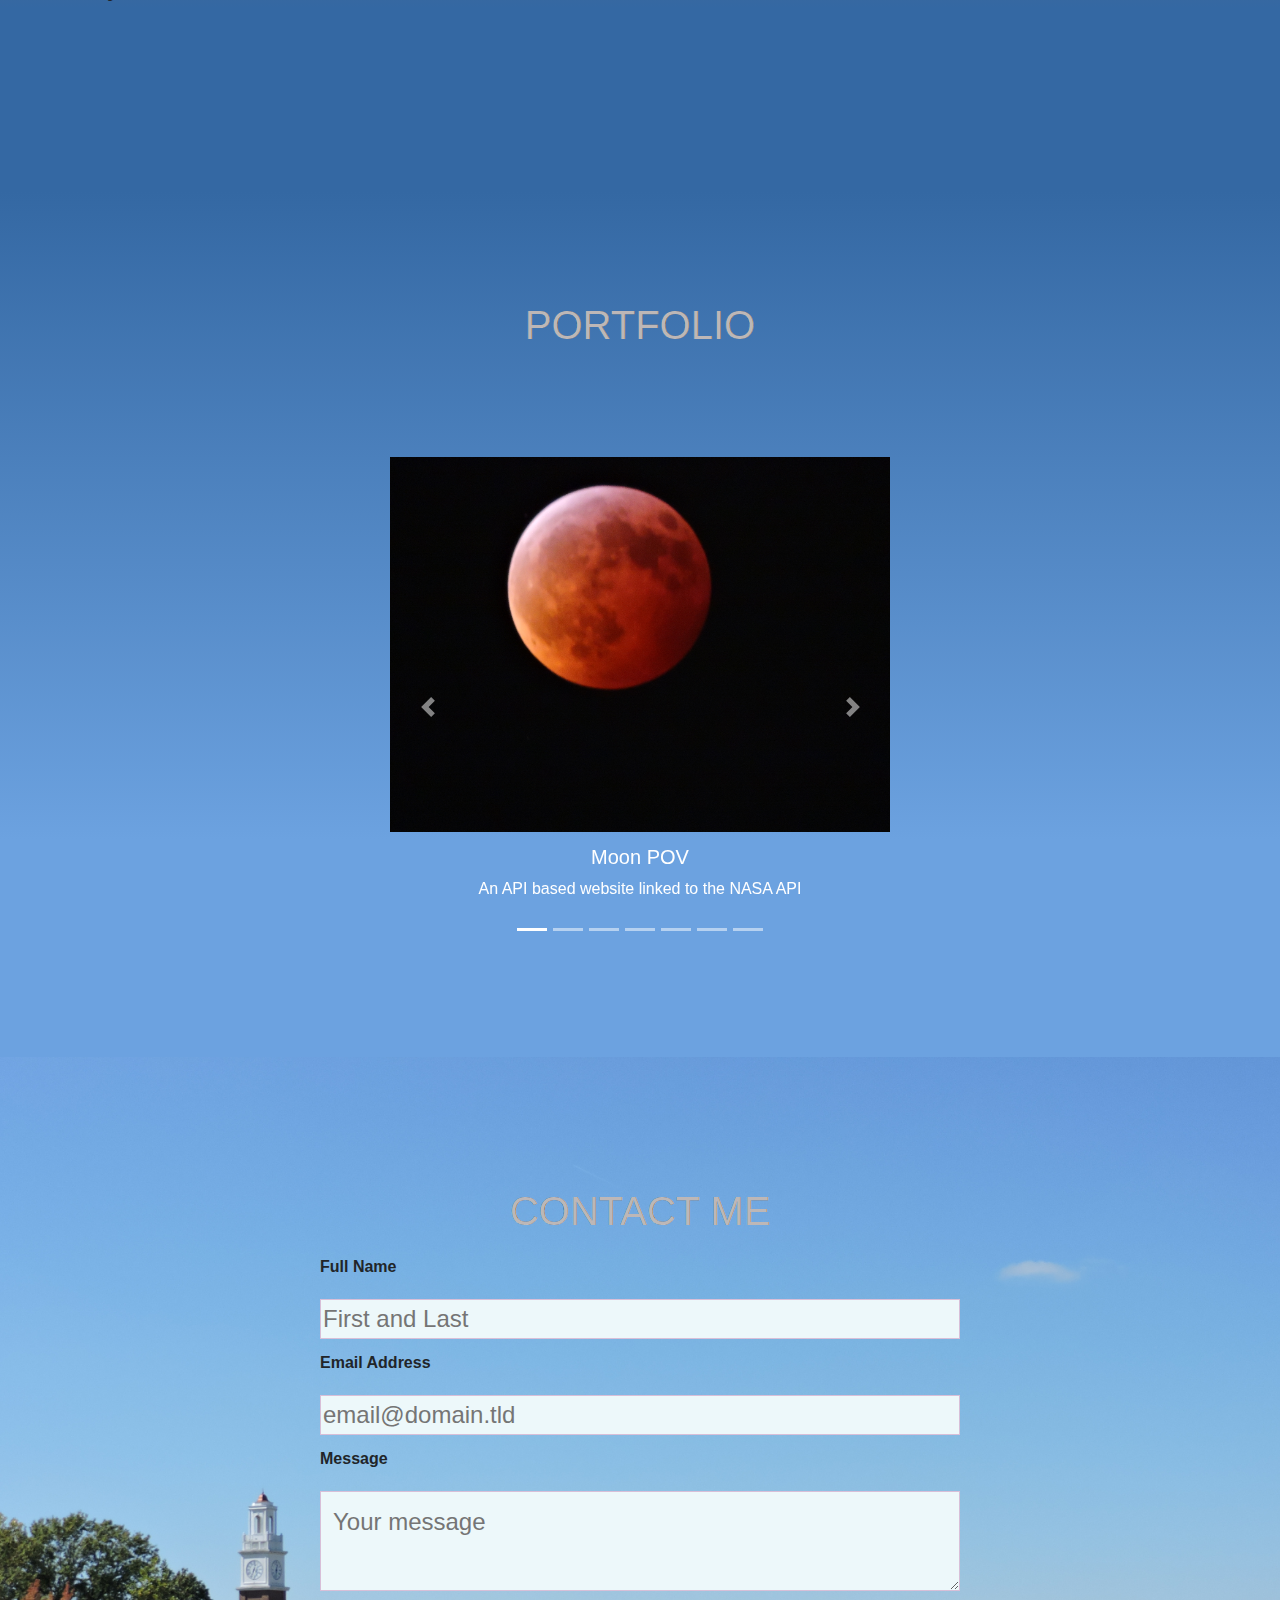
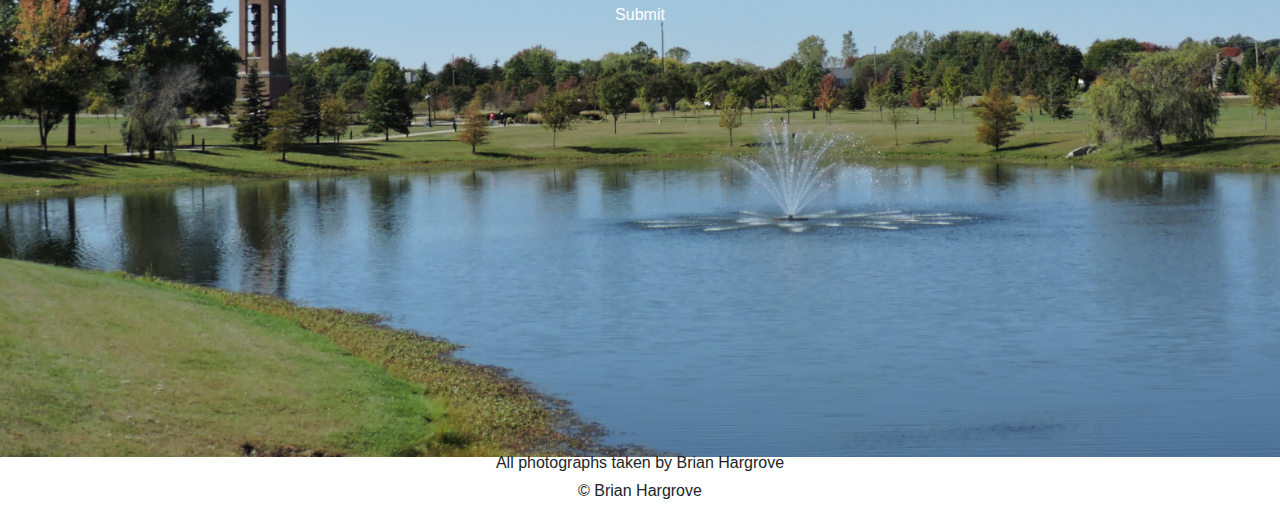
==== commit 9f269a8b: "1106 1000" ====
--- a/index.html
+++ b/index.html
@@ -119,21 +119,21 @@
       </div>
     </div>
     <div class="carousel-item" id="carousel5">
-      <a href="https://brian-hargrove.github.io/guessingGame/" target="_blankc"><img src="./Assets/chess.JPG" class="d-block w-100" alt="..."></a>
-      <div class="carousel-caption d-none d-md-block">
+      <a href="https://brian-hargrove.github.io/guessingGame/" target="_blank"><img src="./Assets/chess.JPG" class="d-block w-100" alt="..."></a>
+      <div class="carousel-caption d-none d-sm-block">
         <h5>Guessing Game</h5>
         <p>A guessing game utilizing JavaScript</p>
       </div>
     </div>
     <div class="carousel-item" id="carousel6">
-      <a href="./comingSoon.html" target="_blankc"><img src="./Assets/blueBadge.png" class="d-block w-100" alt="..."></a>
+      <a href="https://wanderlust-1150.herokuapp.com/" target="_blank"><img src="./Assets/palmtrees.jpg" class="d-block w-100" alt="..."></a>
       <div class="carousel-caption d-none d-sm-block">
-        <h5 class="tba">Blue Badge</h5>
-        <p class="tba">Coming Soon</p>
+        <h5>Wanderlust</h5>
+        <p>A group project deployed on Heroku</p>
       </div>
     </div>
     <div class="carousel-item" id="carousel7">
-      <a href="./comingSoonRed.html" target="_blankc"><img src="./Assets/redBadge.png" class="d-block w-100" alt="..."></a>
+      <a href="./comingSoonRed.html" target="_blank"><img src="./Assets/redBadge.png" class="d-block w-100" alt="..."></a>
       <div class="carousel-caption d-none d-md-block">
         <h5 class="tba">Red Badge</h5>
         <p class="tba">Coming Soon</p>
--- a/style.css
+++ b/style.css
@@ -155,14 +155,16 @@
 }
 
 #full-name, #email-address{
-  background-color:transparent;
+  background-color:rgb(237, 248, 250);
+  font-size: 18pt;
   border: 1px solid thistle;
 }
 input [type-text],select,textarea {
   width: 100%;
+  height: 100px;
   padding: 12px;
   border: 1px solid thistle;
-  background-color: transparent;
+  background-color: rgb(237, 248, 250);
   resize: vertical;
   }
 /* submit button */
@@ -175,6 +177,9 @@
   cursor: pointer;
   float: inline-start;
 }
+#message{
+  font-size: 18pt;
+}
 input[type=submit]:hover{
   background-color: #45a049;
 }
@@ -195,13 +200,13 @@
   padding-top: 25px;
 }
 
-#blueSoon{
+/* #blueSoon{
   text-align: center;
   color:white;
   margin-top: 200px;
   margin-left: 200px;
   font-size: 50pt;
-}
+} */
 
 #redSoon{
   text-align: center;
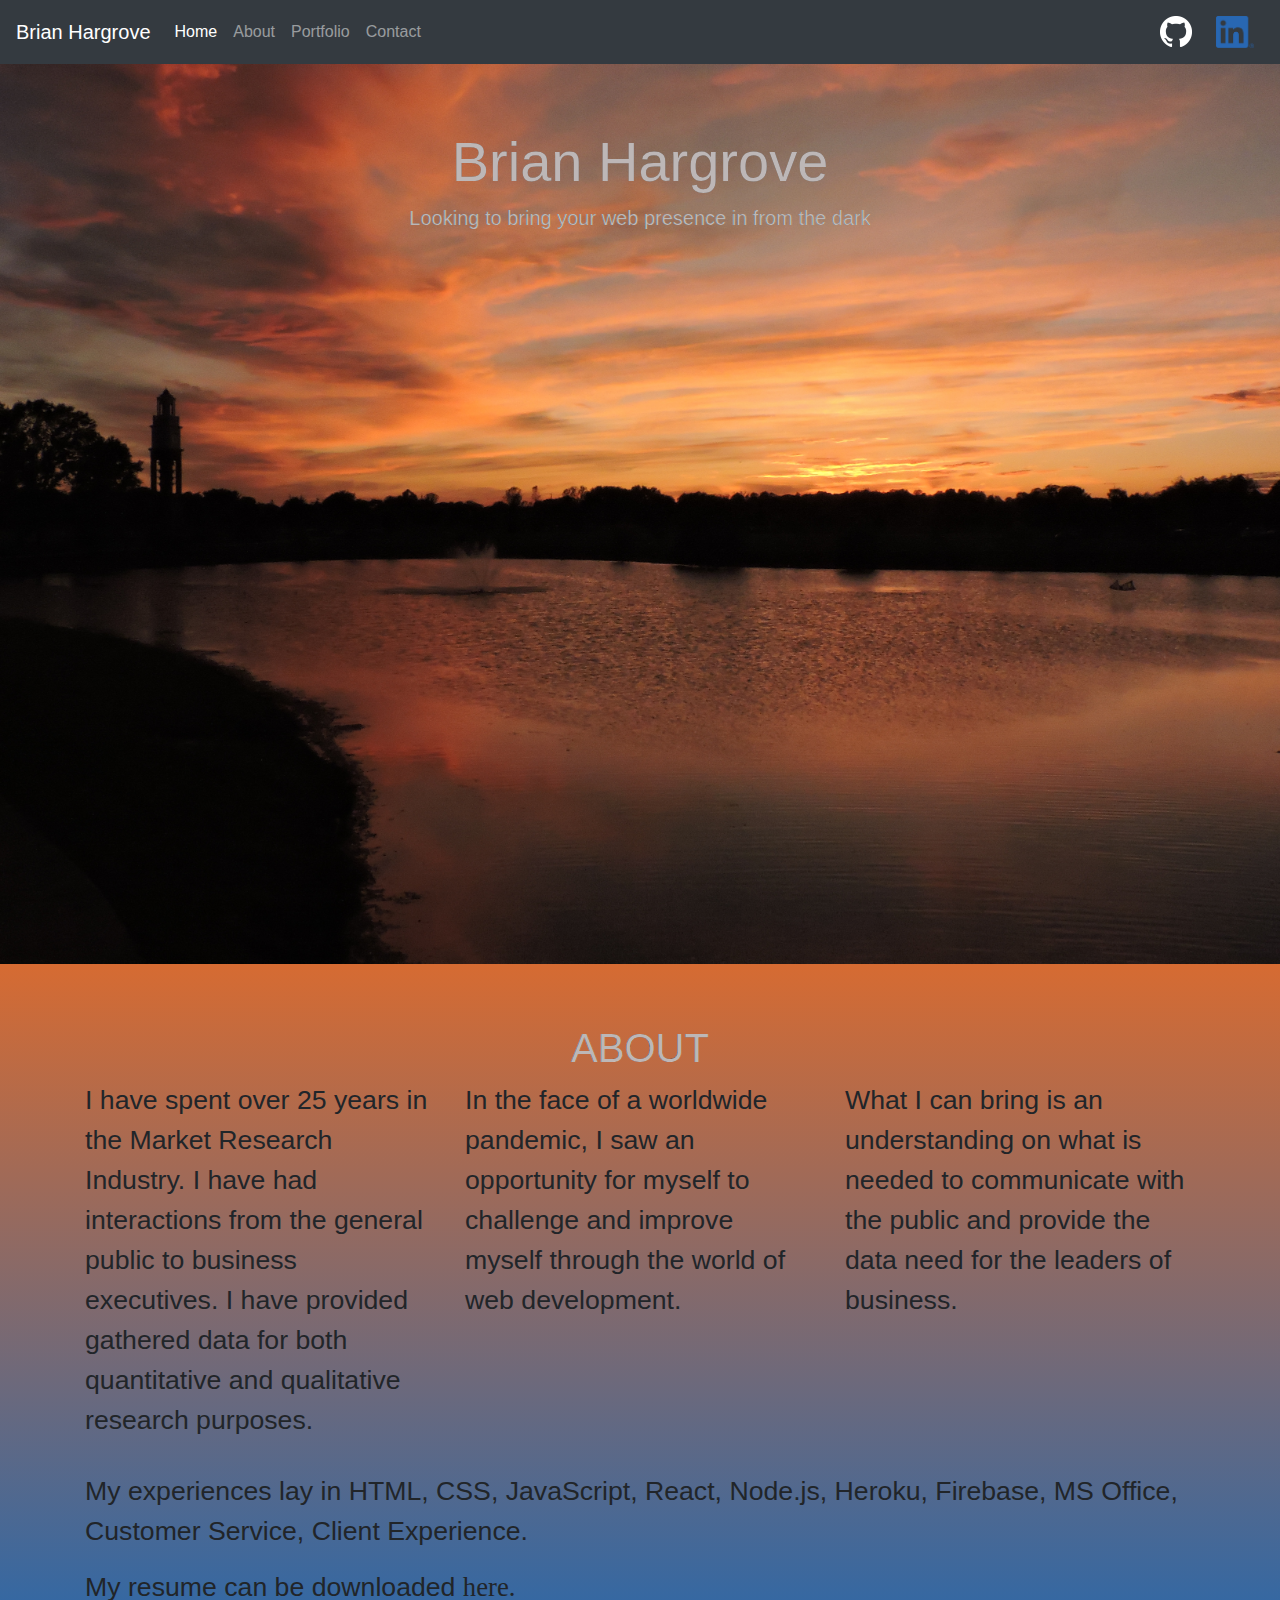
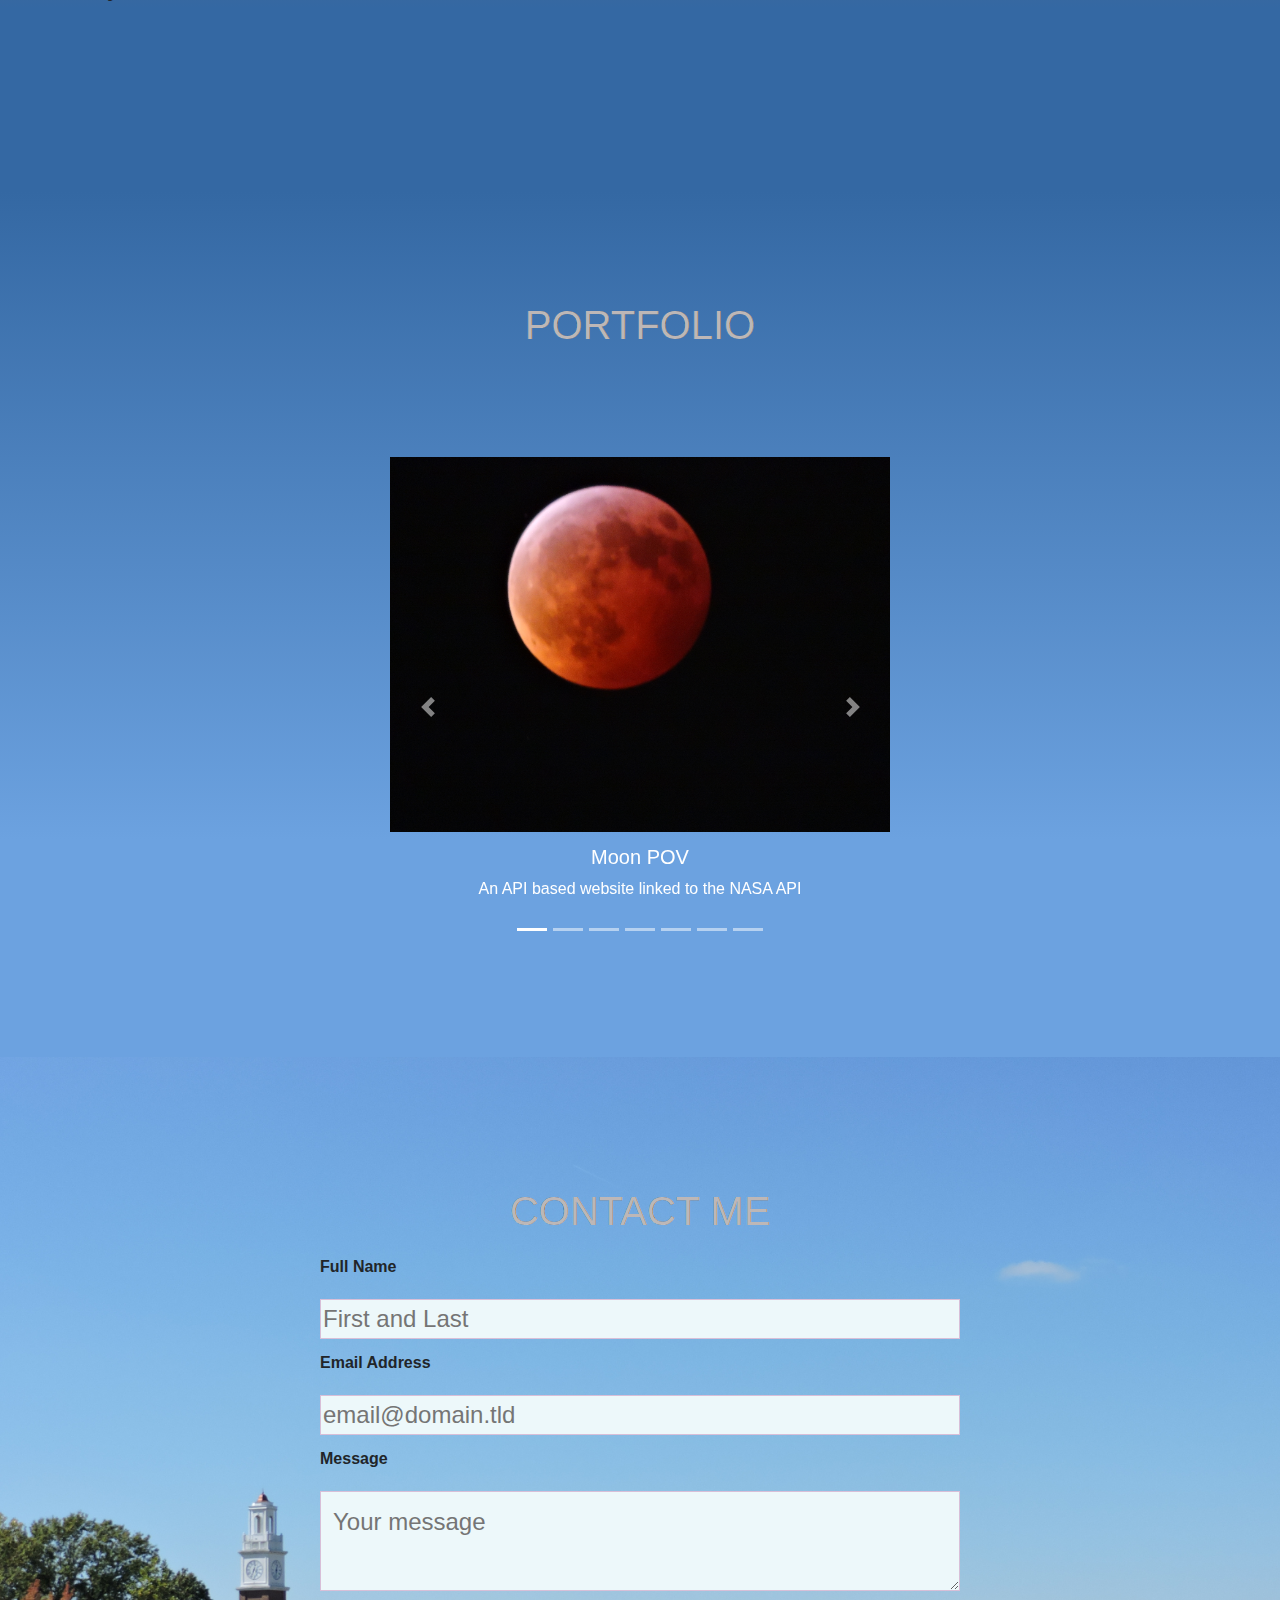
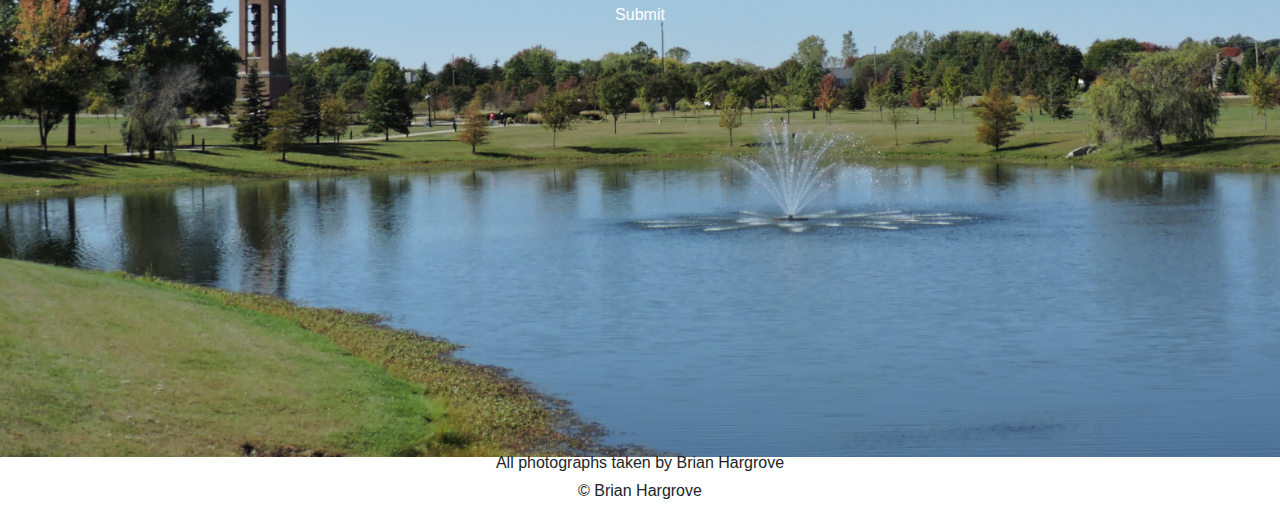
==== commit aa485d05: "1106 1004" ====
--- a/index.html
+++ b/index.html
@@ -63,7 +63,7 @@
         <p>What I can bring is an understanding on what is needed to communicate with the public and provide the data need for the leaders of business.</p>
       </div>
   </div>
-    <p id="experience">My experiences lay in HTML, CSS, JavaScript, MS Office, Customer Service, Client Experience.</p>
+    <p id="experience">My experiences lay in HTML, CSS, JavaScript, React, Node.js, Heroku, Firebase, MS Office, Customer Service, Client Experience.</p>
     <p>My resume can be downloaded <a href="./Assets/resume.pdf" id="resume">here.</a></p>
   </div>
   <div class="logo">
--- a/style.css
+++ b/style.css
@@ -156,6 +156,7 @@
 
 #full-name, #email-address{
   background-color:rgb(237, 248, 250);
+  
   font-size: 18pt;
   border: 1px solid thistle;
 }
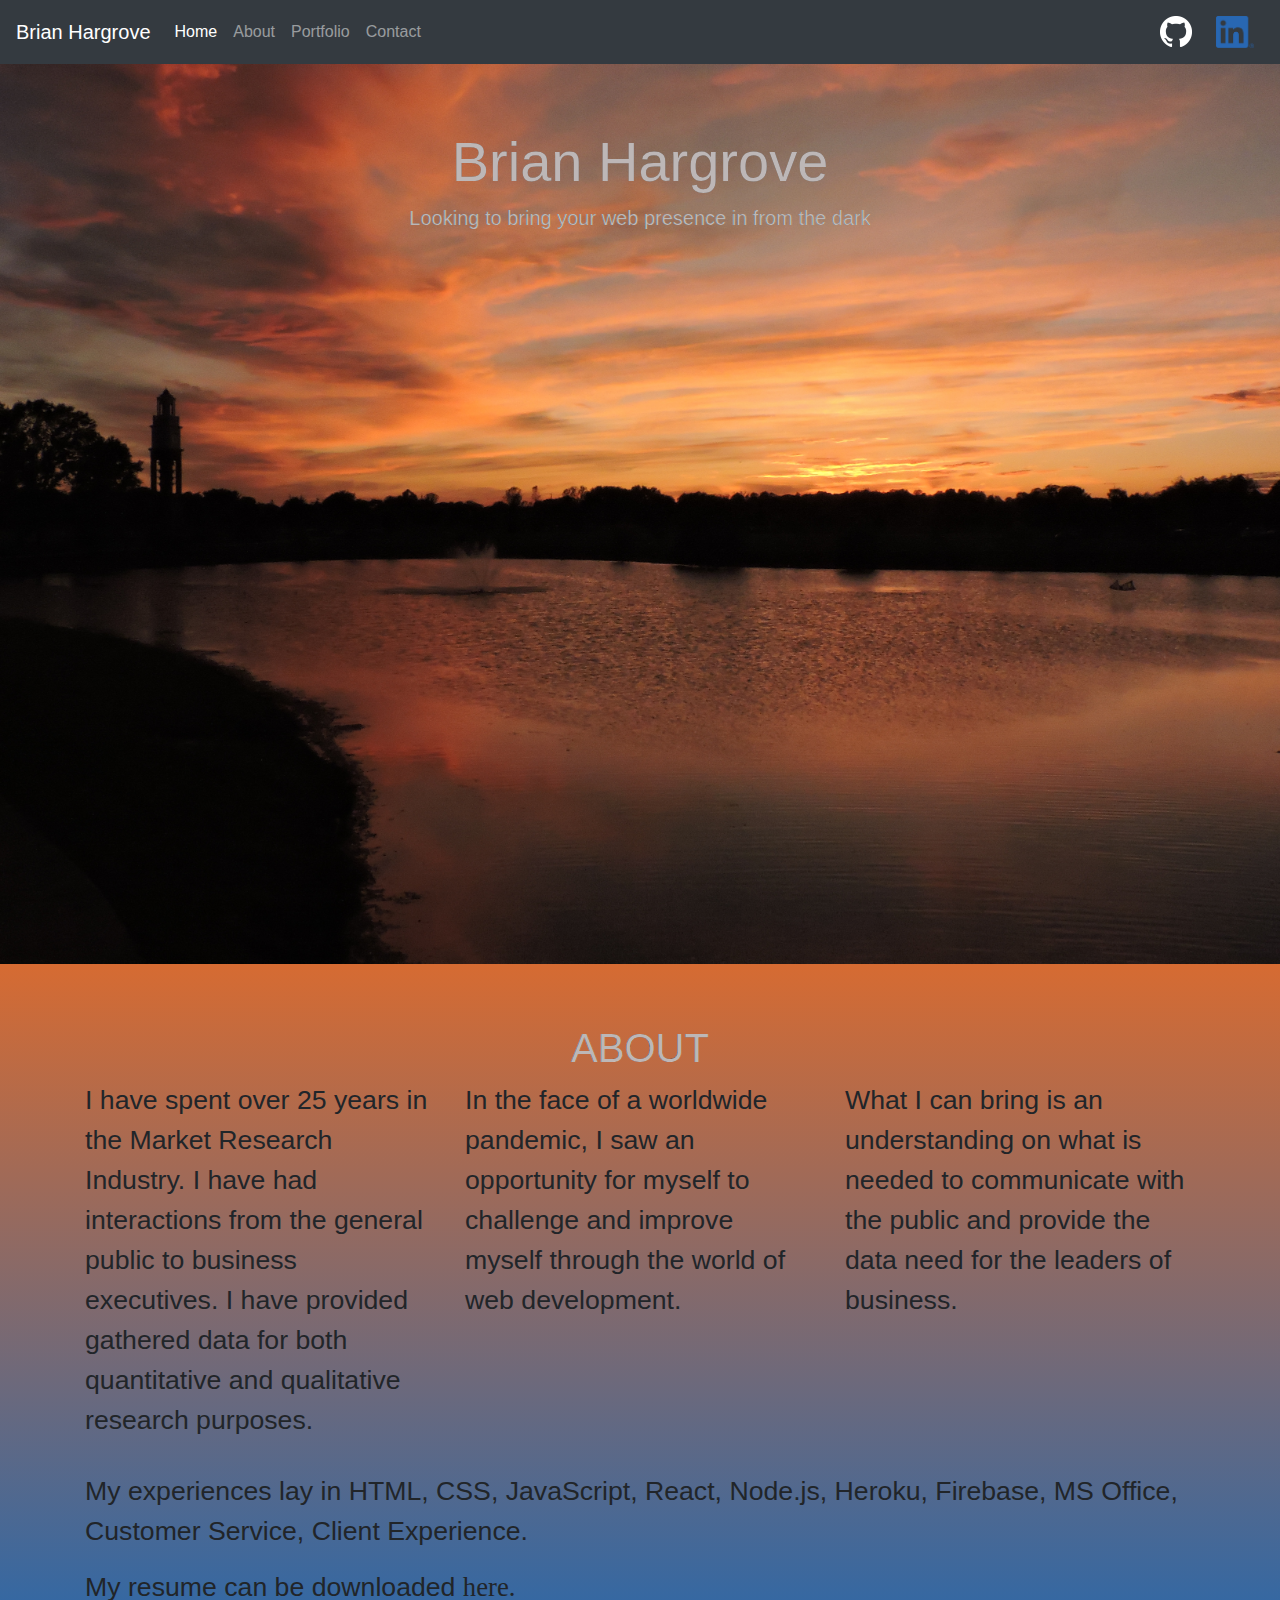
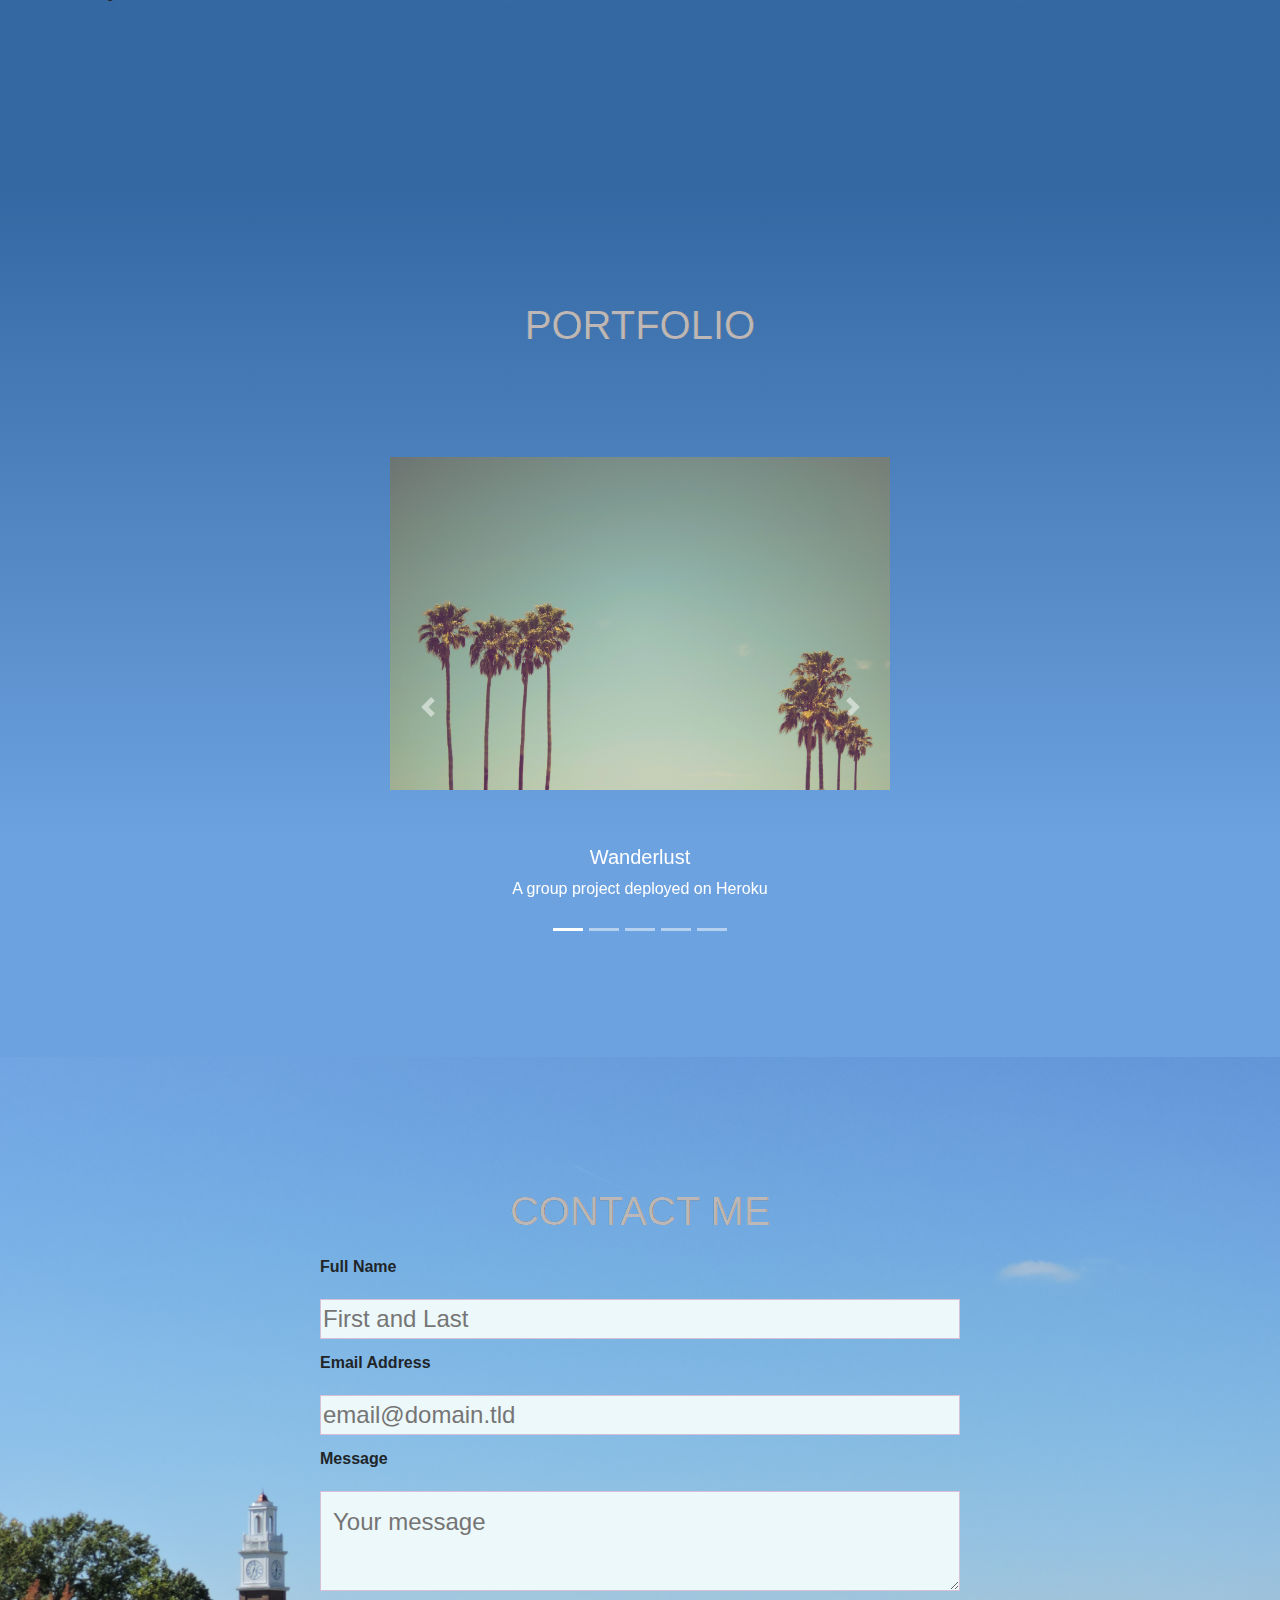
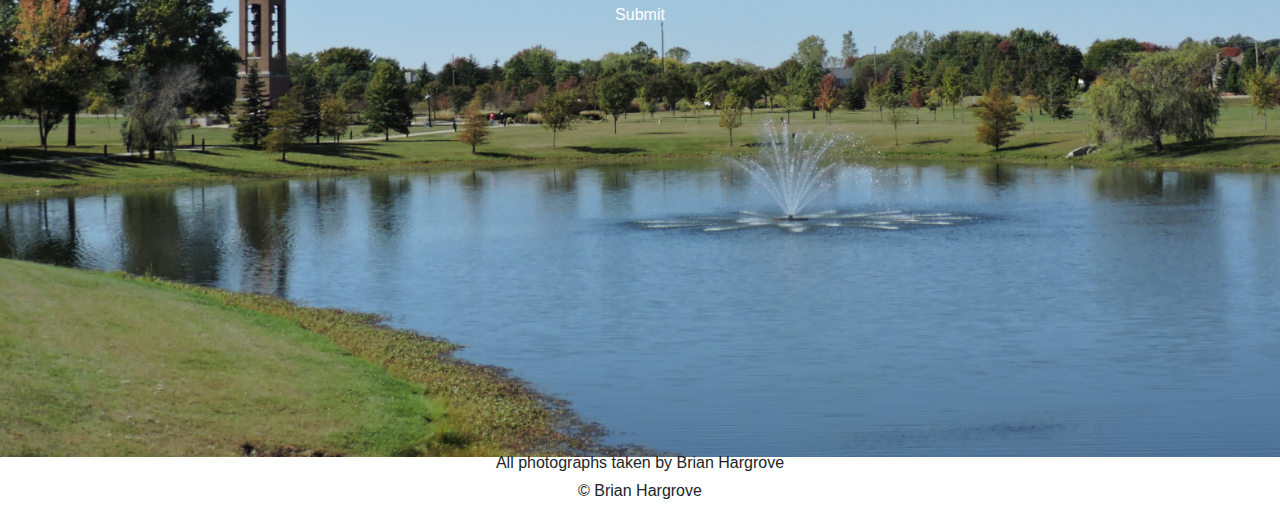
==== commit d4565b45: "red badge update 1209 1717" ====
--- a/index.html
+++ b/index.html
@@ -83,33 +83,41 @@
     <li data-target="#carouselExampleCaptions" data-slide-to="2"></li>
     <li data-target="#carouselExampleCaptions" data-slide-to="3"></li>
     <li data-target="#carouselExampleCaptions" data-slide-to="4"></li>
-    <li data-target="#carouselExampleCaptions" data-slide-to="5"></li>
-    <li data-target="#carouselExampleCaptions" data-slide-to="6"></li>
+    <!-- <li data-target="#carouselExampleCaptions" data-slide-to="5"></li>
+    <li data-target="#carouselExampleCaptions" data-slide-to="6"></li> -->
   </ol>
   <div class="carousel-inner">
-    <div class="carousel-item active">
+    <div class="carousel-item active" id="carousel6">
+      <a href="https://wanderlust-1150.herokuapp.com/" target="_blank"><img src="./Assets/palmtrees.jpg" class="d-block w-100" alt="..."></a>
+      <div class="carousel-caption d-none d-sm-block">
+        <h5>Wanderlust</h5>
+        <p>A group project deployed on Heroku</p>
+      </div>
+    </div>
+    <div class="carousel-item" id="carousel7">
+      <a href="http://ontheteeclient.herokuapp.com/" target="_blank"><img src="./Assets/onthetee.jpg" class="d-block w-100" alt="..."></a>
+      <div class="carousel-caption d-none d-md-block">
+        <h5 class="tba">On The Tee</h5>
+        <p class="tba">An app for Golfers to Store Rounds</p>
+      </div>
+    </div>
+    
+    <div class="carousel-item">
             <a href="https://bh-nasaapi.web.app/" target="_blank"><img src="./Assets/lunarEclipse2019-05.JPG" class="d-block w-100" alt="..."></a>
       <div class="carousel-caption d-none d-sm-block">
         <h5>Moon POV</h5>
         <p>An API based website linked to the NASA API</p>
       </div>
     </div>
-    <div class="carousel-item" id="carousel2">
-      <a href="https://brian-hargrove.github.io/FormulaOne_API/" target="_blank">
-      <img src="./Assets/formulaOne2007.JPG" class="d-block w-100" alt="..."></a>
-      <div class="carousel-caption d-none d-md-block">
-        <h5>F1 API</h5>
-        <p>An app pulling data from an F1 API.</p>
-      </div>
-    </div>
-    <div class="carousel-item">
+    
+    <!-- <div class="carousel-item">
       <a href="https://brian-hargrove.github.io/kast/" target="_blank"><img src="./Assets/kast-logo-horizontal-color-white.svg" class="d-block w-100" alt="..."></a>
       
       <div class="carousel-caption d-none d-md-block">
         <h5>KAST Static Website</h5>
         <p>A reproduction of the KAST website.</p>
       </div>
-    </div>
+    </div> -->
     <div class="carousel-item" id="carousel4">
       <a href="https://codepen.io/brian-hargrove/pen/poyLmrR" target="_blank"><img src="./Assets/jumpingFrog2.png" class="d-block w-100" alt="..."></a>
       
@@ -125,20 +133,7 @@
         <p>A guessing game utilizing JavaScript</p>
       </div>
     </div>
-    <div class="carousel-item" id="carousel6">
-      <a href="https://wanderlust-1150.herokuapp.com/" target="_blank"><img src="./Assets/palmtrees.jpg" class="d-block w-100" alt="..."></a>
-      <div class="carousel-caption d-none d-sm-block">
-        <h5>Wanderlust</h5>
-        <p>A group project deployed on Heroku</p>
-      </div>
-    </div>
-    <div class="carousel-item" id="carousel7">
-      <a href="./comingSoonRed.html" target="_blank"><img src="./Assets/redBadge.png" class="d-block w-100" alt="..."></a>
-      <div class="carousel-caption d-none d-md-block">
-        <h5 class="tba">Red Badge</h5>
-        <p class="tba">Coming Soon</p>
-      </div>
-    </div>
+   
   </div>
   <a class="carousel-control-prev" href="#carouselExampleCaptions" role="button" data-slide="prev">
     <span class="carousel-control-prev-icon" aria-hidden="true"></span>
--- a/style.css
+++ b/style.css
@@ -123,10 +123,11 @@
 .carousel-item{
   height: 500px;
 }
-.tba{
+
+/* .tba{
   color: black;
   font-size: 23pt;
-}
+} */
 /*contact form*/
 #container{
   background-image: url(./Assets/coxhallGardens-day.JPG);
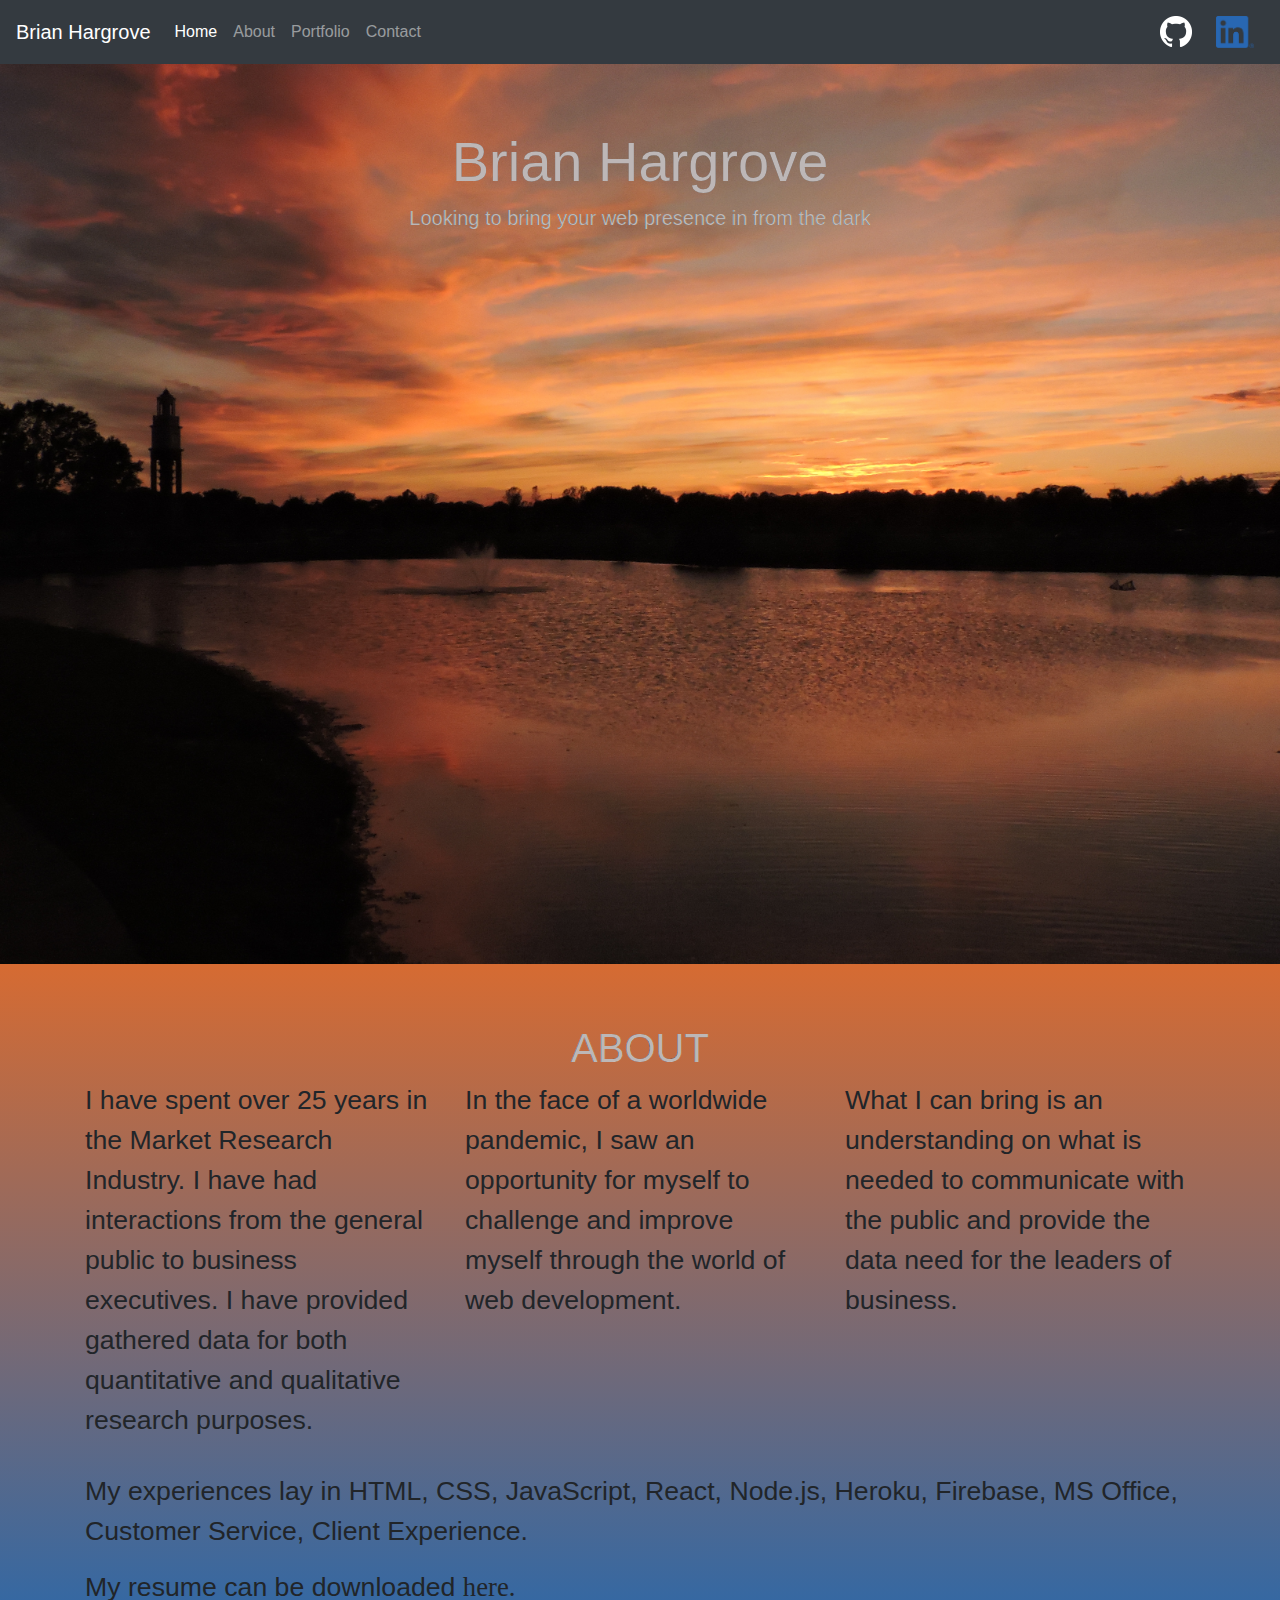
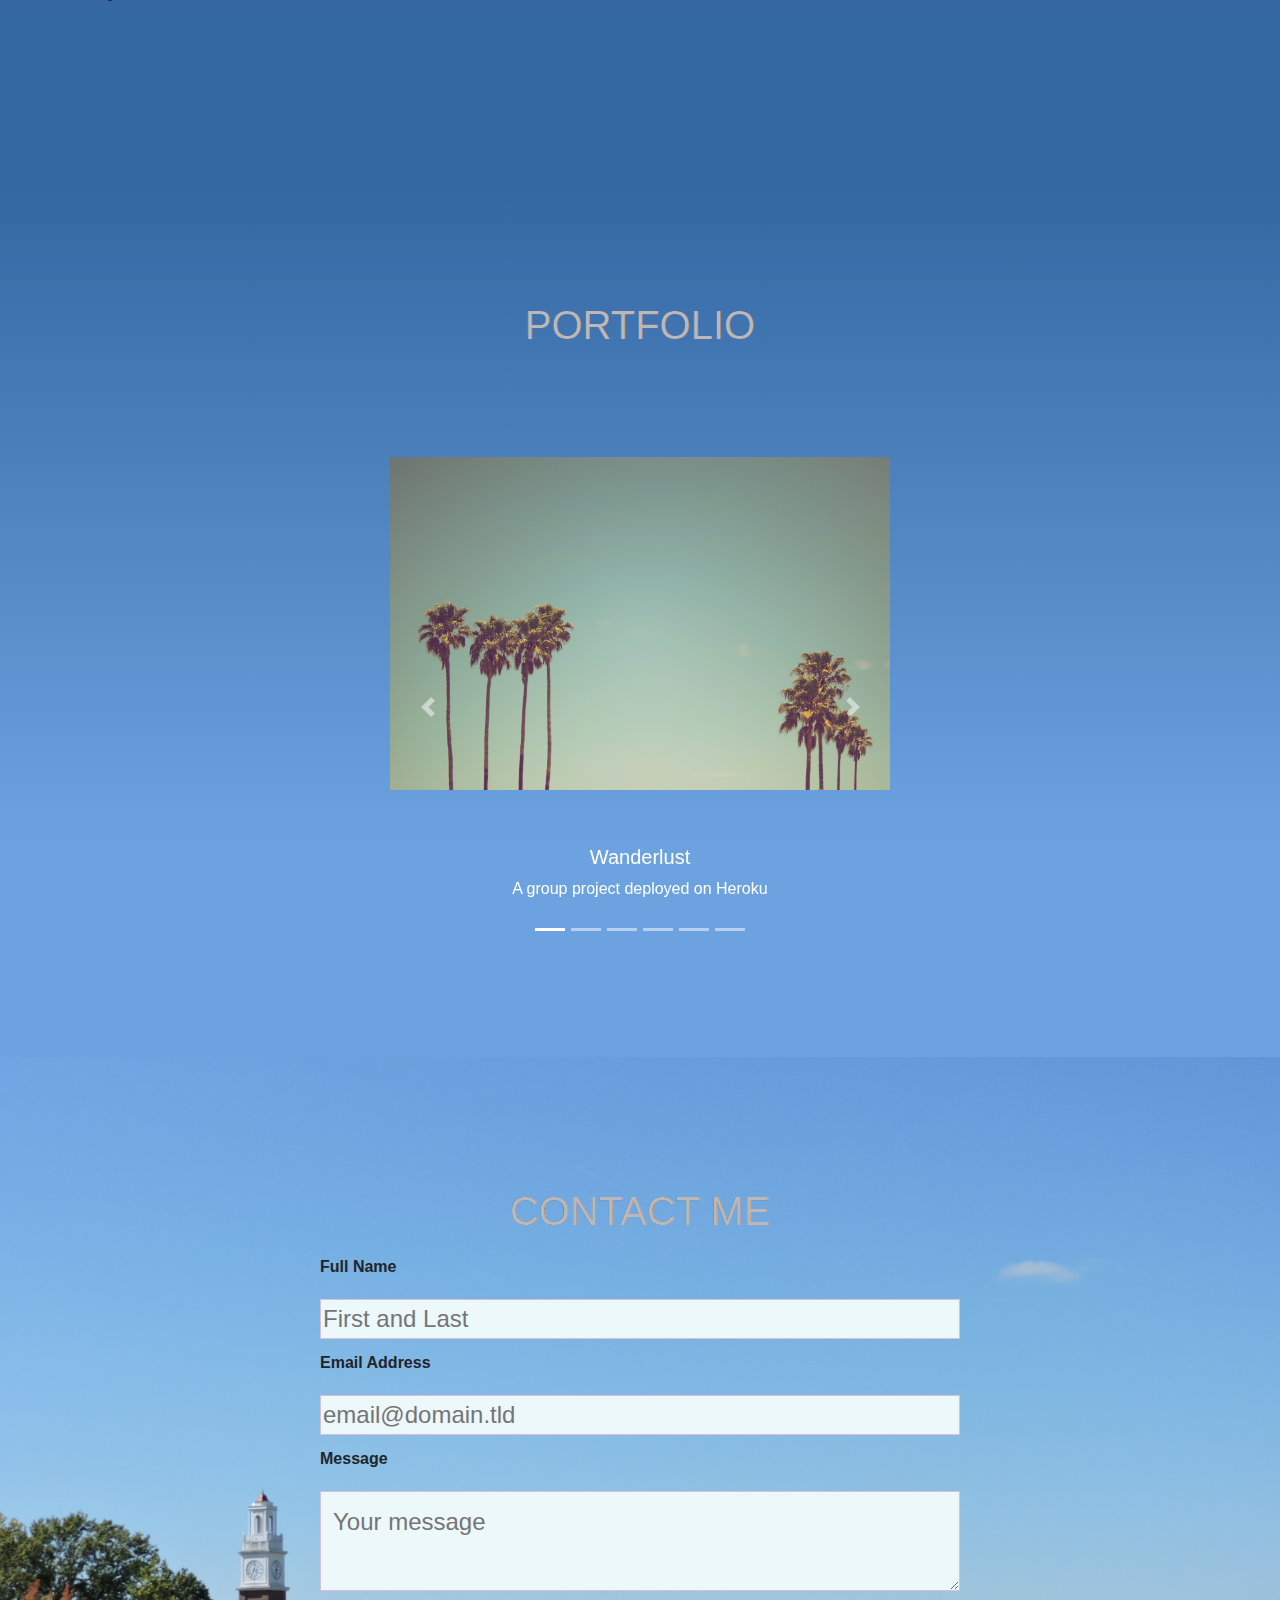
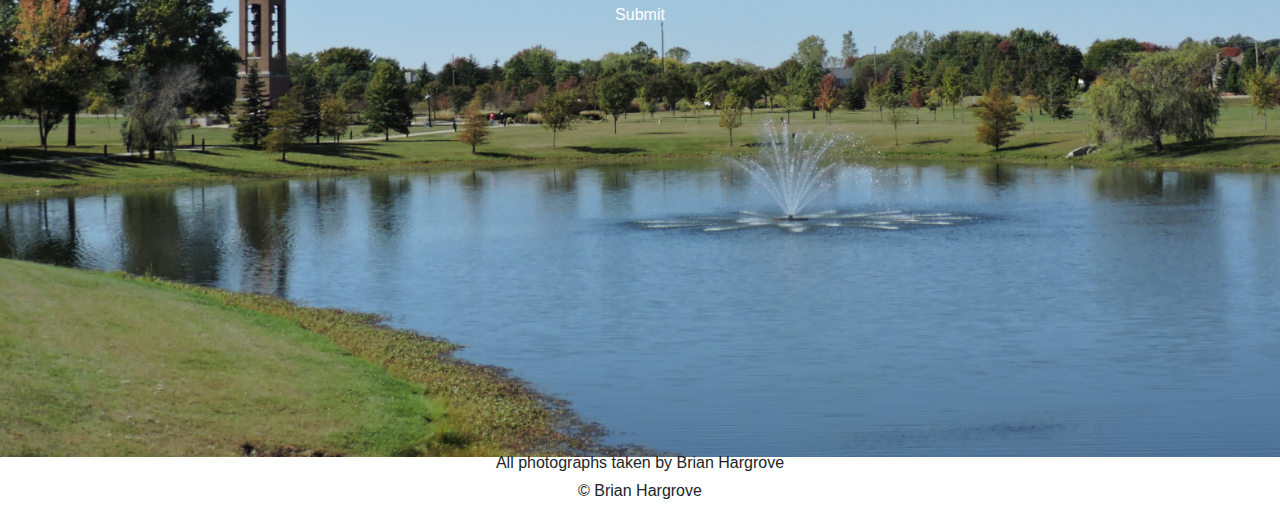
==== commit bf6e1466: "Add 2021 tourney app" ====
--- a/index.html
+++ b/index.html
@@ -83,8 +83,8 @@
     <li data-target="#carouselExampleCaptions" data-slide-to="2"></li>
     <li data-target="#carouselExampleCaptions" data-slide-to="3"></li>
     <li data-target="#carouselExampleCaptions" data-slide-to="4"></li>
-    <!-- <li data-target="#carouselExampleCaptions" data-slide-to="5"></li>
-    <li data-target="#carouselExampleCaptions" data-slide-to="6"></li> -->
+    <li data-target="#carouselExampleCaptions" data-slide-to="5"></li>
+    <!-- <li data-target="#carouselExampleCaptions" data-slide-to="6"></li> -->
   </ol>
   <div class="carousel-inner">
     <div class="carousel-item active" id="carousel6">
@@ -110,14 +110,14 @@
       </div>
     </div>
     
-    <!-- <div class="carousel-item">
-      <a href="https://brian-hargrove.github.io/kast/" target="_blank"><img src="./Assets/kast-logo-horizontal-color-white.svg" class="d-block w-100" alt="..."></a>
+    <div class="carousel-item">
+      <a href="http://tourney2021.herokuapp.com/" target="_blank"><img src="./Assets/bigBracket.jpg" class="d-block w-100" alt="..."></a>
       
       <div class="carousel-caption d-none d-md-block">
-        <h5>KAST Static Website</h5>
-        <p>A reproduction of the KAST website.</p>
+        <h5>2021 Men's Tourney</h5>
+        <p>Informational website for the 2021 NCAA Men's Tournament</p>
       </div>
-    </div> -->
+    </div>
     <div class="carousel-item" id="carousel4">
       <a href="https://codepen.io/brian-hargrove/pen/poyLmrR" target="_blank"><img src="./Assets/jumpingFrog2.png" class="d-block w-100" alt="..."></a>
       
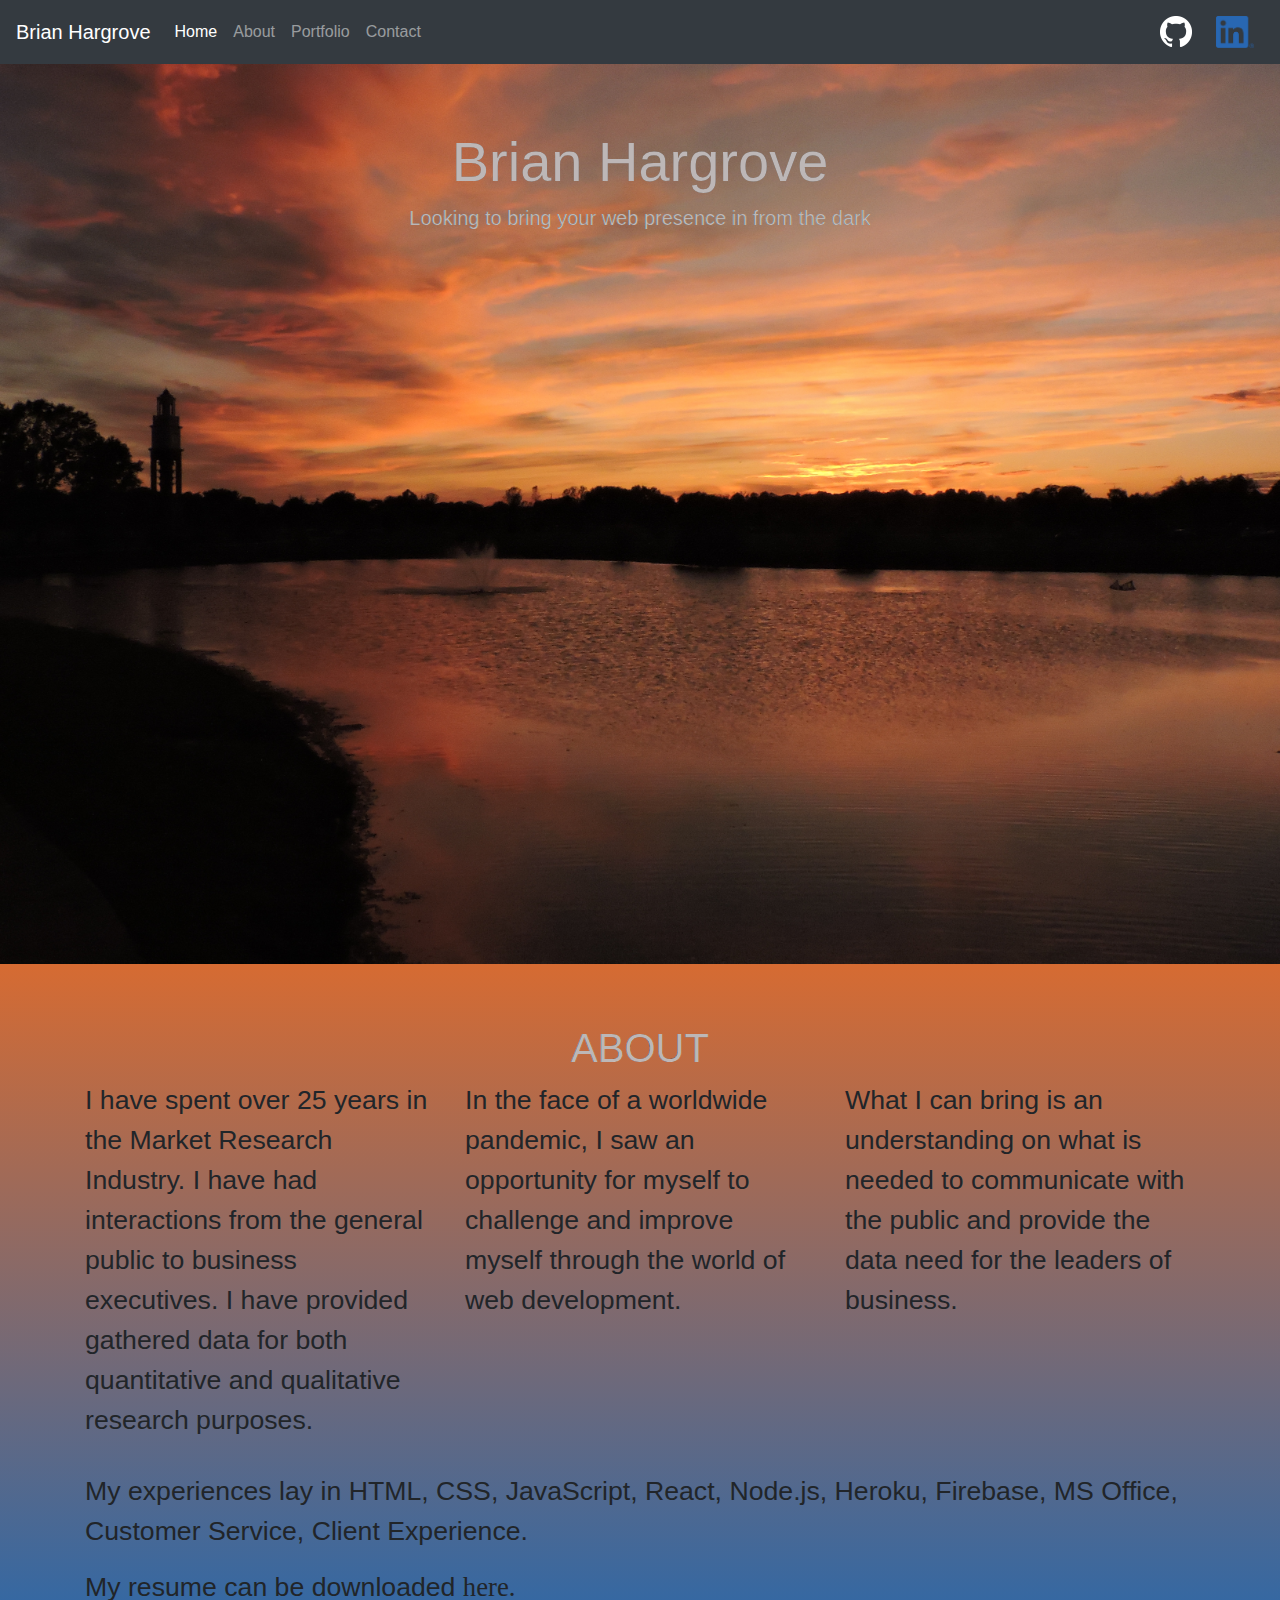
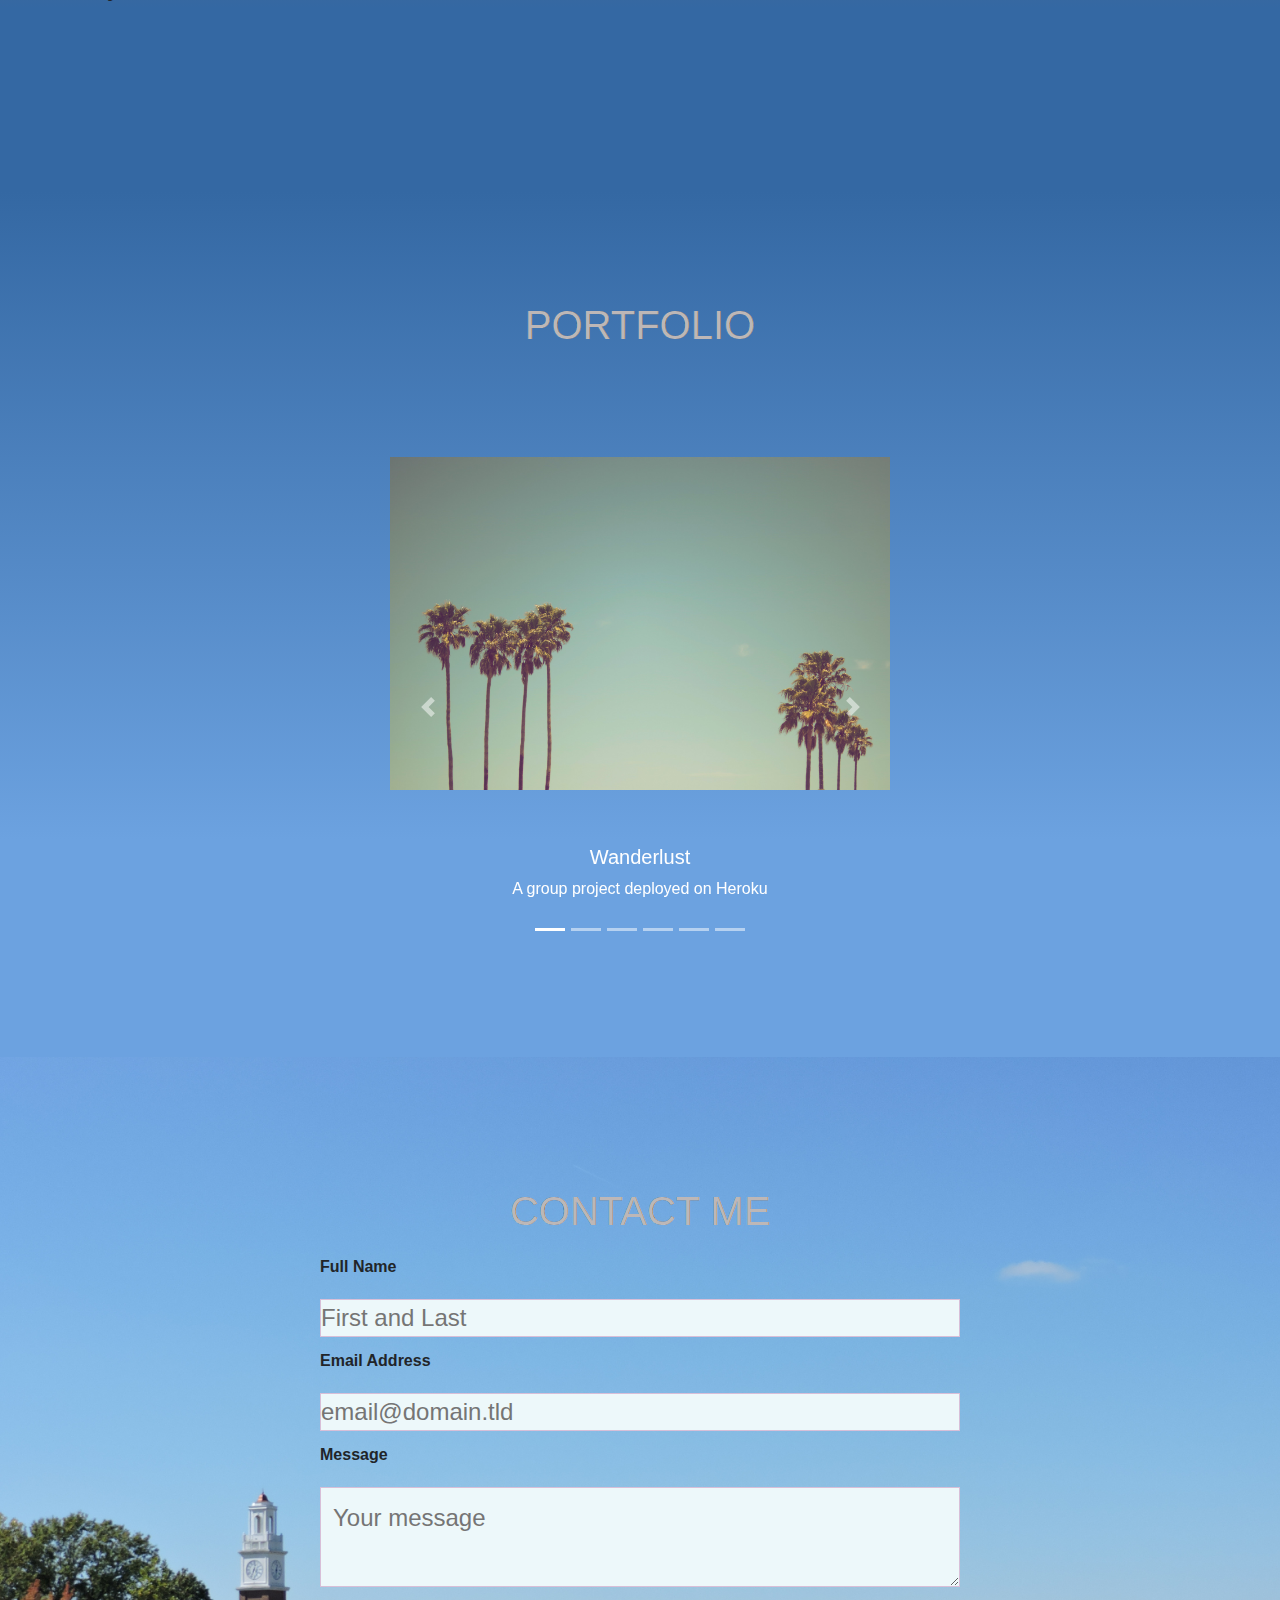
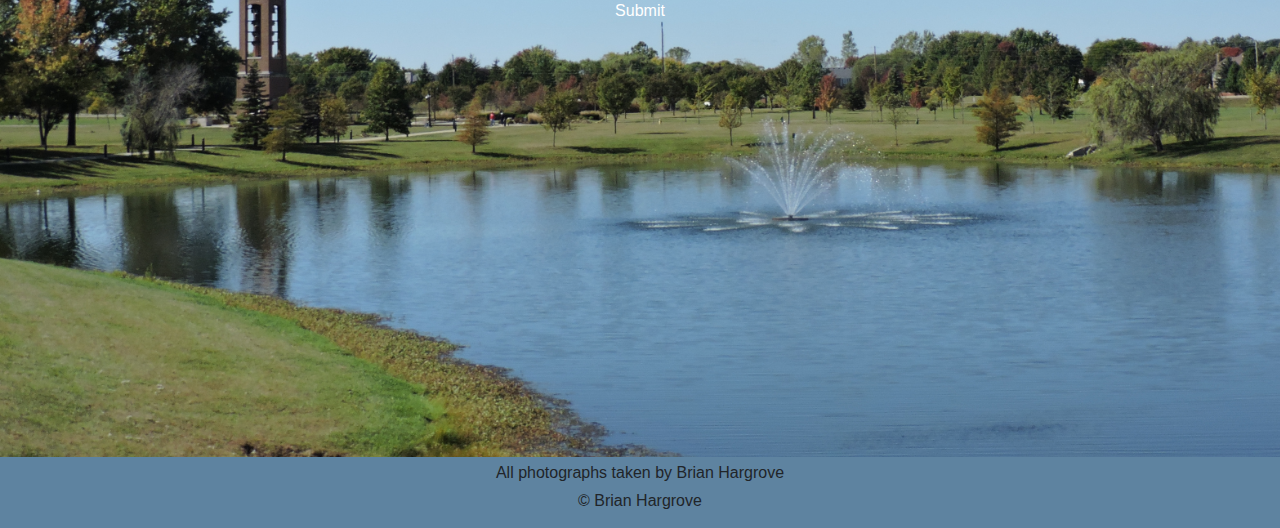
==== commit 10559b04: "add Reds quiz" ====
--- a/index.html
+++ b/index.html
@@ -1,178 +1,305 @@
 <!DOCTYPE html>
 <html lang="en">
-<head>
-    <meta charset="UTF-8">
-    <meta name="viewport" content="width=device-width, initial-scale=1.0">
-    <link rel="stylesheet" href="./style.css">
-    <link rel="stylesheet" href="https://stackpath.bootstrapcdn.com/bootstrap/4.5.2/css/bootstrap.min.css" integrity="sha384-JcKb8q3iqJ61gNV9KGb8thSsNjpSL0n8PARn9HuZOnIxN0hoP+VmmDGMN5t9UJ0Z" crossorigin="anonymous">
+  <head>
+    <meta charset="UTF-8" />
+    <meta name="viewport" content="width=device-width, initial-scale=1.0" />
+    <link rel="stylesheet" href="./style.css" />
+    <link
+      rel="stylesheet"
+      href="https://stackpath.bootstrapcdn.com/bootstrap/4.5.2/css/bootstrap.min.css"
+      integrity="sha384-JcKb8q3iqJ61gNV9KGb8thSsNjpSL0n8PARn9HuZOnIxN0hoP+VmmDGMN5t9UJ0Z"
+      crossorigin="anonymous"
+    />
     <title>Brian Hargrove</title>
-</head>
-<body>
-<!-- NAV BAR -->
-<nav class="navbar sticky-top navbar-expand-lg navbar-dark bg-dark">
-    <a class="navbar-brand" href="#">Brian Hargrove</a>
-    <button class="navbar-toggler" type="button" data-toggle="collapse" data-target="#navbarText" aria-controls="navbarText" aria-expanded="false" aria-label="Toggle navigation">
-      <span class="navbar-toggler-icon"></span>
-    </button>
-    <div class="collapse navbar-collapse" id="navbarText">
-      <ul class="navbar-nav mr-auto">
-        <li class="nav-item active">
-          <a class="nav-link" href="index.html">Home <span class="sr-only">(current)</span></a>
-        </li>
-        <li class="nav-item">
-          <a class="nav-link" href="#about">About</a>
-        </li>
-        <li class="nav-item">
+  </head>
+  <body>
+    <!-- NAV BAR -->
+    <nav class="navbar sticky-top navbar-expand-lg navbar-dark bg-dark">
+      <a class="navbar-brand" href="#">Brian Hargrove</a>
+      <button
+        class="navbar-toggler"
+        type="button"
+        data-toggle="collapse"
+        data-target="#navbarText"
+        aria-controls="navbarText"
+        aria-expanded="false"
+        aria-label="Toggle navigation"
+      >
+        <span class="navbar-toggler-icon"></span>
+      </button>
+      <div class="collapse navbar-collapse" id="navbarText">
+        <ul class="navbar-nav mr-auto">
+          <li class="nav-item active">
+            <a class="nav-link" href="index.html"
+              >Home <span class="sr-only">(current)</span></a
+            >
+          </li>
+          <li class="nav-item">
+            <a class="nav-link" href="#about">About</a>
+          </li>
+          <li class="nav-item">
             <a class="nav-link" href="#portfolio">Portfolio</a>
           </li>
-        <li class="nav-item">
-          <a class="nav-link" href="#contactMe">Contact</a>
-        </li>
-      </ul>
-      <span class="navbar-text">
-        <a href="https://github.com/brian-hargrove" target="_blank"><img src="./Assets/GitHub-Mark-Light-32px.png" alt="" id=githubBug></a>
-        <a href="https://www.linkedin.com/in/bdhargrove/" target="_blank"><img src="./Assets/LI-In-Bug.png" alt="" id="linkedinBug"></a>
-      </span>
-    </div>
-  </nav>
-<!-- JUMBOTRON -->
-<div class="jumbotron jumbotron-fluid">
-  
-    <div class="container">
-      <div class="shimmer">
-            <h1 class="display-4">Brian Hargrove</h1>
-            <p class="lead">Looking to bring your web presence in from the dark</p>
-            
+          <li class="nav-item">
+            <a class="nav-link" href="#contactMe">Contact</a>
+          </li>
+        </ul>
+        <span class="navbar-text">
+          <a href="https://github.com/brian-hargrove" target="_blank"
+            ><img
+              src="./Assets/GitHub-Mark-Light-32px.png"
+              alt=""
+              id="githubBug"
+          /></a>
+          <a href="https://www.linkedin.com/in/bdhargrove/" target="_blank"
+            ><img src="./Assets/LI-In-Bug.png" alt="" id="linkedinBug"
+          /></a>
+        </span>
+      </div>
+    </nav>
+    <!-- JUMBOTRON -->
+    <div class="jumbotron jumbotron-fluid">
+      <div class="container">
+        <div class="shimmer">
+          <h1 class="display-4">Brian Hargrove</h1>
+          <p class="lead">
+            Looking to bring your web presence in from the dark
+          </p>
         </div>
-    </div>
-</div>
-<!-- ABOUT ME -->
-
-<section id="about">
-<h1 class="shimmer">ABOUT</h1>
-<div class="aboutMe">
-  <div class="container">
-    <div class="row">
-      <div class="col-md">
-        <p>I have spent over 25 years in the Market Research Industry. I have had interactions from the general public to business executives.  I have provided gathered data for both quantitative and qualitative research purposes.</p>
-      </div>
-      <div class="col-md">
-        <p>In the face of a worldwide pandemic, I saw an opportunity for myself to challenge and improve myself through the world of web development.</p>
-      </div>
-      <div class="col-md">
-        <p>What I can bring is an understanding on what is needed to communicate with the public and provide the data need for the leaders of business.</p>
-      </div>
-  </div>
-    <p id="experience">My experiences lay in HTML, CSS, JavaScript, React, Node.js, Heroku, Firebase, MS Office, Customer Service, Client Experience.</p>
-    <p>My resume can be downloaded <a href="./Assets/resume.pdf" id="resume">here.</a></p>
-  </div>
-  <div class="logo">
-
-  </div>
-</div>
-</section>
-<!-- PORTFOLIO -->
-<section id="portSection">
-<div  id="portfolio">
-<h1 class="shimmer">PORTFOLIO</h1>
-<!-- PORTFOLIO CAROSUEL -->
-<div id="carouselExampleCaptions" class="carousel slide" data-ride="carousel">
-  <ol class="carousel-indicators">
-    <li data-target="#carouselExampleCaptions" data-slide-to="0" class="active"></li>
-    <li data-target="#carouselExampleCaptions" data-slide-to="1"></li>
-    <li data-target="#carouselExampleCaptions" data-slide-to="2"></li>
-    <li data-target="#carouselExampleCaptions" data-slide-to="3"></li>
-    <li data-target="#carouselExampleCaptions" data-slide-to="4"></li>
-    <li data-target="#carouselExampleCaptions" data-slide-to="5"></li>
-    <!-- <li data-target="#carouselExampleCaptions" data-slide-to="6"></li> -->
-  </ol>
-  <div class="carousel-inner">
-    <div class="carousel-item active" id="carousel6">
-      <a href="https://wanderlust-1150.herokuapp.com/" target="_blank"><img src="./Assets/palmtrees.jpg" class="d-block w-100" alt="..."></a>
-      <div class="carousel-caption d-none d-sm-block">
-        <h5>Wanderlust</h5>
-        <p>A group project deployed on Heroku</p>
       </div>
     </div>
-    <div class="carousel-item" id="carousel7">
-      <a href="http://ontheteeclient.herokuapp.com/" target="_blank"><img src="./Assets/onthetee.jpg" class="d-block w-100" alt="..."></a>
-      <div class="carousel-caption d-none d-md-block">
-        <h5 class="tba">On The Tee</h5>
-        <p class="tba">An app for Golfers to Store Rounds</p>
+    <!-- ABOUT ME -->
+
+    <section id="about">
+      <h1 class="shimmer">ABOUT</h1>
+      <div class="aboutMe">
+        <div class="container">
+          <div class="row">
+            <div class="col-md">
+              <p>
+                I have spent over 25 years in the Market Research Industry. I
+                have had interactions from the general public to business
+                executives. I have provided gathered data for both quantitative
+                and qualitative research purposes.
+              </p>
+            </div>
+            <div class="col-md">
+              <p>
+                In the face of a worldwide pandemic, I saw an opportunity for
+                myself to challenge and improve myself through the world of web
+                development.
+              </p>
+            </div>
+            <div class="col-md">
+              <p>
+                What I can bring is an understanding on what is needed to
+                communicate with the public and provide the data need for the
+                leaders of business.
+              </p>
+            </div>
+          </div>
+          <p id="experience">
+            My experiences lay in HTML, CSS, JavaScript, React, Node.js, Heroku,
+            Firebase, MS Office, Customer Service, Client Experience.
+          </p>
+          <p>
+            My resume can be downloaded
+            <a href="./Assets/resume.pdf" id="resume">here.</a>
+          </p>
+        </div>
+        <div class="logo"></div>
       </div>
-    </div>
-    
-    <div class="carousel-item">
-            <a href="https://bh-nasaapi.web.app/" target="_blank"><img src="./Assets/lunarEclipse2019-05.JPG" class="d-block w-100" alt="..."></a>
-      <div class="carousel-caption d-none d-sm-block">
-        <h5>Moon POV</h5>
-        <p>An API based website linked to the NASA API</p>
+    </section>
+    <!-- PORTFOLIO -->
+    <section id="portSection">
+      <div id="portfolio">
+        <h1 class="shimmer">PORTFOLIO</h1>
+        <!-- PORTFOLIO CAROSUEL -->
+        <div
+          id="carouselExampleCaptions"
+          class="carousel slide"
+          data-ride="carousel"
+        >
+          <ol class="carousel-indicators">
+            <li
+              data-target="#carouselExampleCaptions"
+              data-slide-to="0"
+              class="active"
+            ></li>
+            <li data-target="#carouselExampleCaptions" data-slide-to="1"></li>
+            <li data-target="#carouselExampleCaptions" data-slide-to="2"></li>
+            <li data-target="#carouselExampleCaptions" data-slide-to="3"></li>
+            <li data-target="#carouselExampleCaptions" data-slide-to="4"></li>
+            <li data-target="#carouselExampleCaptions" data-slide-to="5"></li>
+            <!-- <li data-target="#carouselExampleCaptions" data-slide-to="6"></li> -->
+          </ol>
+          <div class="carousel-inner">
+            <div class="carousel-item active" id="carousel6">
+              <a href="https://wanderlust-1150.herokuapp.com/" target="_blank"
+                ><img
+                  src="./Assets/palmtrees.jpg"
+                  class="d-block w-100"
+                  alt="..."
+              /></a>
+              <div class="carousel-caption d-none d-sm-block">
+                <h5>Wanderlust</h5>
+                <p>A group project deployed on Heroku</p>
+              </div>
+            </div>
+            <div class="carousel-item" id="carousel7">
+              <a href="http://ontheteeclient.herokuapp.com/" target="_blank"
+                ><img
+                  src="./Assets/onthetee.jpg"
+                  class="d-block w-100"
+                  alt="..."
+              /></a>
+              <div class="carousel-caption d-none d-md-block">
+                <h5 class="tba">On The Tee</h5>
+                <p class="tba">An app for Golfers to Store Rounds</p>
+              </div>
+            </div>
+
+            <div class="carousel-item">
+              <a href="https://bh-nasaapi.web.app/" target="_blank"
+                ><img
+                  src="./Assets/lunarEclipse2019-05.JPG"
+                  class="d-block w-100"
+                  alt="..."
+              /></a>
+              <div class="carousel-caption d-none d-sm-block">
+                <h5>Moon POV</h5>
+                <p>An API based website linked to the NASA API</p>
+              </div>
+            </div>
+
+            <div class="carousel-item">
+              <a href="http://tourney2021.herokuapp.com/" target="_blank"
+                ><img
+                  src="./Assets/bigBracket.jpg"
+                  class="d-block w-100"
+                  alt="..."
+              /></a>
+
+              <div class="carousel-caption d-none d-md-block">
+                <h5>2021 Men's Tourney</h5>
+                <p>Informational website for the 2021 NCAA Men's Tournament</p>
+              </div>
+            </div>
+            <div class="carousel-item" id="carousel4">
+              <a
+                href="https://codepen.io/brian-hargrove/pen/poyLmrR"
+                target="_blank"
+                ><img
+                  src="./Assets/jumpingFrog2.png"
+                  class="d-block w-100"
+                  alt="..."
+              /></a>
+
+              <div class="carousel-caption d-none d-md-block">
+                <h5>CodePen Creature</h5>
+                <p>An animated frog jumping done on CodePen</p>
+              </div>
+            </div>
+            <div class="carousel-item" id="carousel5">
+              <a href="https://redsquiz.netlify.app/" target="_blank"
+                ><img src="./Assets/gabp.JPG" class="d-block w-100" alt="..."
+              /></a>
+              <div class="carousel-caption d-none d-sm-block">
+                <h5>The Great Reds Quiz</h5>
+                <p>Cincinnati Reds Quiz utilizing JavaScript</p>
+              </div>
+            </div>
+          </div>
+          <a
+            class="carousel-control-prev"
+            href="#carouselExampleCaptions"
+            role="button"
+            data-slide="prev"
+          >
+            <span class="carousel-control-prev-icon" aria-hidden="true"></span>
+            <span class="sr-only">Previous</span>
+          </a>
+          <a
+            class="carousel-control-next"
+            href="#carouselExampleCaptions"
+            role="button"
+            data-slide="next"
+          >
+            <span class="carousel-control-next-icon" aria-hidden="true"></span>
+            <span class="sr-only">Next</span>
+          </a>
+        </div>
       </div>
-    </div>
-    
-    <div class="carousel-item">
-      <a href="http://tourney2021.herokuapp.com/" target="_blank"><img src="./Assets/bigBracket.jpg" class="d-block w-100" alt="..."></a>
-      
-      <div class="carousel-caption d-none d-md-block">
-        <h5>2021 Men's Tourney</h5>
-        <p>Informational website for the 2021 NCAA Men's Tournament</p>
-      </div>
-    </div>
-    <div class="carousel-item" id="carousel4">
-      <a href="https://codepen.io/brian-hargrove/pen/poyLmrR" target="_blank"><img src="./Assets/jumpingFrog2.png" class="d-block w-100" alt="..."></a>
-      
-      <div class="carousel-caption d-none d-md-block">
-        <h5>CodePen Creature</h5>
-        <p>An animated frog jumping done on CodePen</p>
-      </div>
-    </div>
-    <div class="carousel-item" id="carousel5">
-      <a href="https://brian-hargrove.github.io/guessingGame/" target="_blank"><img src="./Assets/chess.JPG" class="d-block w-100" alt="..."></a>
-      <div class="carousel-caption d-none d-sm-block">
-        <h5>Guessing Game</h5>
-        <p>A guessing game utilizing JavaScript</p>
-      </div>
-    </div>
-   
-  </div>
-  <a class="carousel-control-prev" href="#carouselExampleCaptions" role="button" data-slide="prev">
-    <span class="carousel-control-prev-icon" aria-hidden="true"></span>
-    <span class="sr-only">Previous</span>
-  </a>
-  <a class="carousel-control-next" href="#carouselExampleCaptions" role="button" data-slide="next">
-    <span class="carousel-control-next-icon" aria-hidden="true"></span>
-    <span class="sr-only">Next</span>
-  </a>
-</div>
-</div>
-</section>
-<!-- CONTACT -->
-<section id="container">
-<H1 class="shimmer" id="contactMe">CONTACT ME</H1>
-  
-    
-      <form id="fs-frm" name="simple-contact-form" accept-charset="utf-8" action="https://formspree.io/brian.hargrove@outlook.com" method="post">
+    </section>
+    <!-- CONTACT -->
+    <section id="container">
+      <h1 class="shimmer" id="contactMe">CONTACT ME</h1>
+
+      <form
+        id="fs-frm"
+        name="simple-contact-form"
+        accept-charset="utf-8"
+        action="https://formspree.io/brian.hargrove@outlook.com"
+        method="post"
+      >
         <fieldset id="fs-frm-inputs">
           <div id="contact">
-          <label for="full-name"><strong>Full Name</strong></label>
-          <input type="text" name="name" id="full-name" placeholder="First and Last" required="">
-          <label for="email-address"><strong>Email Address</strong></label>
-          <input type="email" name="_replyto" id="email-address" placeholder="email@domain.tld" required="">
-          <label for="message"><strong>Message</strong></label>
-            <textarea rows="5" name="message" id="message" placeholder="Your message" required=""></textarea>
-            <input type="hidden" name="_subject" id="email-subject" value="Contact Form Submission">
-            <input type="submit" value="Submit">
+            <label for="full-name"><strong>Full Name</strong></label>
+            <input
+              type="text"
+              name="name"
+              id="full-name"
+              placeholder="First and Last"
+              required=""
+            />
+            <label for="email-address"><strong>Email Address</strong></label>
+            <input
+              type="email"
+              name="_replyto"
+              id="email-address"
+              placeholder="email@domain.tld"
+              required=""
+            />
+            <label for="message"><strong>Message</strong></label>
+            <textarea
+              rows="5"
+              name="message"
+              id="message"
+              placeholder="Your message"
+              required=""
+            ></textarea>
+            <input
+              type="hidden"
+              name="_subject"
+              id="email-subject"
+              value="Contact Form Submission"
+            />
+            <input type="submit" value="Submit" />
           </div>
-          </fieldset>
+        </fieldset>
       </form>
-</section>
-<secton id="footer">
-<p>All photographs taken by Brian Hargrove</p>
-<p>&#169 Brian Hargrove</p>
-</secton>
-<!-- BOOTSTRAP -->
-<script src="https://code.jquery.com/jquery-3.5.1.slim.min.js" integrity="sha384-DfXdz2htPH0lsSSs5nCTpuj/zy4C+OGpamoFVy38MVBnE+IbbVYUew+OrCXaRkfj" crossorigin="anonymous"></script>
-<script src="https://cdn.jsdelivr.net/npm/popper.js@1.16.1/dist/umd/popper.min.js" integrity="sha384-9/reFTGAW83EW2RDu2S0VKaIzap3H66lZH81PoYlFhbGU+6BZp6G7niu735Sk7lN" crossorigin="anonymous"></script>
-<script src="https://stackpath.bootstrapcdn.com/bootstrap/4.5.2/js/bootstrap.min.js" integrity="sha384-B4gt1jrGC7Jh4AgTPSdUtOBvfO8shuf57BaghqFfPlYxofvL8/KUEfYiJOMMV+rV" crossorigin="anonymous"></script>
-</body>
-</html>+    </section>
+    <footer id="footer">
+      <p>All photographs taken by Brian Hargrove</p>
+      <p>&#169; Brian Hargrove</p>
+    </footer>
+    <!-- BOOTSTRAP -->
+    <script src="https://ajax.googleapis.com/ajax/libs/jquery/1.12.4/jquery.min.js"></script>
+    <script src="/scripts.js"></script>
+    <script
+      src="https://code.jquery.com/jquery-3.5.1.slim.min.js"
+      integrity="sha384-DfXdz2htPH0lsSSs5nCTpuj/zy4C+OGpamoFVy38MVBnE+IbbVYUew+OrCXaRkfj"
+      crossorigin="anonymous"
+    ></script>
+    <script
+      src="https://cdn.jsdelivr.net/npm/popper.js@1.16.1/dist/umd/popper.min.js"
+      integrity="sha384-9/reFTGAW83EW2RDu2S0VKaIzap3H66lZH81PoYlFhbGU+6BZp6G7niu735Sk7lN"
+      crossorigin="anonymous"
+    ></script>
+    <script
+      src="https://stackpath.bootstrapcdn.com/bootstrap/4.5.2/js/bootstrap.min.js"
+      integrity="sha384-B4gt1jrGC7Jh4AgTPSdUtOBvfO8shuf57BaghqFfPlYxofvL8/KUEfYiJOMMV+rV"
+      crossorigin="anonymous"
+    ></script>
+  </body>
+</html>
--- a/style.css
+++ b/style.css
@@ -1,8 +1,17 @@
+* {
+  padding: 0;
+  box-sizing: border-box;
+}
+
+html {
+  scroll-behavior: smooth;
+}
+
 #resume {
   height: 32px;
   width: auto;
   text-align: center;
-  font-family: Georgia, 'Times New Roman', Times, serif;
+  font-family: Georgia, "Times New Roman", Times, serif;
   padding-right: 10px;
   text-decoration: none;
 }
@@ -10,117 +19,139 @@
   color: inherit;
   text-decoration: none;
 }
-#githubBug{
+#githubBug {
   padding-left: 20px;
 }
-#linkedinBug{
+#linkedinBug {
   height: 32px;
   width: auto;
   padding-left: 20px;
   padding-right: 10px;
 }
-.navbar-text{
+.navbar-text {
   display: flex;
   justify-content: space-between;
 }
-.jumbotron{
-    background-image: url(./Assets/coxhallGardens-night.JPG);
-    background-size: cover;
-    background-repeat: no-repeat;
-    height: 100vh;
-    color: white;
+.jumbotron {
+  background-image: url(./Assets/coxhallGardens-night.JPG);
+  background-size: cover;
+  background-repeat: no-repeat;
+  height: 100vh;
+  color: white;
 }
 /*Shimmer effect on jumbotron text*/
 .shimmer {
-    text-align: center;
-    color: rgba(241, 233, 233, 0.753);
-    background: -webkit-gradient(linear, left top, right top, from(rgb(161, 29, 6)), to(rgb(180, 16, 16)), color-stop(0.5, #fff));
-    background: -moz-gradient(linear, left top, right top, from(#222), to(#222), color-stop(0.5, #fff));
-    background: gradient(linear, left top, right top, from(#222), to(#222), color-stop(0.5, #fff));
-    -webkit-background-size: 125px 100%;
-    -moz-background-size: 125px 100%;
-    background-size: 125px 100%;
-    -webkit-background-clip: text;
-    -moz-background-clip: text;
-    background-clip: text;
-    -webkit-animation-name: shimmer;
-    -moz-animation-name: shimmer;
-    animation-name: shimmer;
-    -webkit-animation-duration: 4s;
-    -moz-animation-duration: 4s;
-    animation-duration: 4s;
-    -webkit-animation-iteration-count: infinite;
-    -moz-animation-iteration-count: infinite;
-    animation-iteration-count: infinite;
-    background-repeat: no-repeat;
-    background-position: 0 0;
-    background-color: #222;
-  }
-  @-moz-keyframes shimmer {
-    0% {
-      background-position: top left;
-    }
-    100% {
-      background-position: top right;
-    }
-  }
-  @-webkit-keyframes shimmer {
-    0% {
-      background-position: top left;
-    }
-    100% {
-      background-position: top right;
-    }
-  }
-  @-o-keyframes shimmer {
-    0% {
-      background-position: top left;
-    }
-    100% {
-      background-position: top right;
-    }
-  }
-  @keyframes shimmer {
-    0% {
-      background-position: top left;
-    }
-    100% {
-      background-position: top right;
-    }
-  }
+  text-align: center;
+  color: rgba(241, 233, 233, 0.753);
+  background: -webkit-gradient(
+    linear,
+    left top,
+    right top,
+    from(rgb(161, 29, 6)),
+    to(rgb(180, 16, 16)),
+    color-stop(0.5, #fff)
+  );
+  background: -moz-gradient(
+    linear,
+    left top,
+    right top,
+    from(#222),
+    to(#222),
+    color-stop(0.5, #fff)
+  );
+  background: gradient(
+    linear,
+    left top,
+    right top,
+    from(#222),
+    to(#222),
+    color-stop(0.5, #fff)
+  );
+  -webkit-background-size: 125px 100%;
+  -moz-background-size: 125px 100%;
+  background-size: 125px 100%;
+  -webkit-background-clip: text;
+  -moz-background-clip: text;
+  background-clip: text;
+  -webkit-animation-name: shimmer;
+  -moz-animation-name: shimmer;
+  animation-name: shimmer;
+  -webkit-animation-duration: 4s;
+  -moz-animation-duration: 4s;
+  animation-duration: 4s;
+  -webkit-animation-iteration-count: infinite;
+  -moz-animation-iteration-count: infinite;
+  animation-iteration-count: infinite;
+  background-repeat: no-repeat;
+  background-position: 0 0;
+  background-color: #222;
+}
+@-moz-keyframes shimmer {
+  0% {
+    background-position: top left;
+  }
+  100% {
+    background-position: top right;
+  }
+}
+@-webkit-keyframes shimmer {
+  0% {
+    background-position: top left;
+  }
+  100% {
+    background-position: top right;
+  }
+}
+@-o-keyframes shimmer {
+  0% {
+    background-position: top left;
+  }
+  100% {
+    background-position: top right;
+  }
+}
+@keyframes shimmer {
+  0% {
+    background-position: top left;
+  }
+  100% {
+    background-position: top right;
+  }
+}
 
 /*ABOUT SECTION*/
 #about {
-  background:linear-gradient(to bottom, #d66b32 0%,#3468a3 75% ) ;
-  font-family: 'Trebuchet MS', 'Lucida Sans Unicode', 'Lucida Grande', 'Lucida Sans', Arial, sans-serif;
+  background: linear-gradient(to bottom, #d66b32 0%, #3468a3 75%);
+  font-family: "Trebuchet MS", "Lucida Sans Unicode", "Lucida Grande",
+    "Lucida Sans", Arial, sans-serif;
   font-size: 20pt;
   margin-top: -32px;
   padding-top: 60px;
   padding-bottom: 200px;
 }
-#experience{
+#experience {
   padding-top: 15px;
 }
 /*PORTFOLIO SECTION */
-#portSection{
-  background: linear-gradient(to bottom,#3468a3 0%, #6ca2e0 75%);
+#portSection {
+  background: linear-gradient(to bottom, #3468a3 0%, #6ca2e0 75%);
   padding-top: 50px;
   padding-bottom: 100px;
   margin-top: -32px;
 }
-#portfolio{
+#portfolio {
   width: 500px;
   margin-left: auto;
   margin-right: auto;
 }
-#portfolio h1{
+#portfolio h1 {
   padding-top: 60px;
   padding-bottom: 100px;
 }
-.d-md-block{
+.d-md-block {
   background-color: transparent;
 }
-.carousel-item{
+.carousel-item {
   height: 500px;
 }
 
@@ -129,7 +160,7 @@
   font-size: 23pt;
 } */
 /*contact form*/
-#container{
+#container {
   background-image: url(./Assets/coxhallGardens-day.JPG);
   background-size: cover;
   background-repeat: no-repeat;
@@ -142,7 +173,7 @@
 #contactMe {
   padding-top: 70px;
 }
-#contact{
+#contact {
   padding-bottom: 100px;
   display: flex;
   flex-direction: column;
@@ -151,27 +182,30 @@
   width: 50%;
 }
 
-label{  
+label {
   padding: 12px 12px 12px 0;
 }
 
-#full-name, #email-address{
-  background-color:rgb(237, 248, 250);
-  
+#full-name,
+#email-address {
+  background-color: rgb(237, 248, 250);
+
   font-size: 18pt;
   border: 1px solid thistle;
 }
-input [type-text],select,textarea {
+input [type-text],
+select,
+textarea {
   width: 100%;
   height: 100px;
   padding: 12px;
   border: 1px solid thistle;
   background-color: rgb(237, 248, 250);
   resize: vertical;
-  }
+}
 /* submit button */
-input[type=submit] {
-  background-color:transparent;
+input[type="submit"] {
+  background-color: transparent;
   color: white;
   padding: 12px 20px;
   border: none;
@@ -179,23 +213,23 @@
   cursor: pointer;
   float: inline-start;
 }
-#message{
+#message {
   font-size: 18pt;
 }
-input[type=submit]:hover{
+input[type="submit"]:hover {
   background-color: #45a049;
 }
 
 /* footer*/
-#footer{
-  text-align: center;
-  background-color: #6387a7;
-  padding-bottom: 100px;
-  margin-bottom: 500px;
+footer {
+  text-align: center;
+  background-color: #5e83a0;
+  padding-top: 10px;
+  padding-bottom: 5px;
   line-height: 75%;
-  font-family: 'Segoe UI', Tahoma, Geneva, Verdana, sans-serif;
-}
-.comingSoon{
+  font-family: "Segoe UI", Tahoma, Geneva, Verdana, sans-serif;
+}
+.comingSoon {
   display: flex;
   flex-direction: row;
   justify-content: flex-start;
@@ -210,10 +244,18 @@
   font-size: 50pt;
 } */
 
-#redSoon{
+#redSoon {
   text-align: center;
   color: white;
   margin-top: 200px;
   margin-left: 200px;
   font-size: 50pt;
-}+}
+
+/* QUERIES */
+
+@media only screen and (max-width: 360px) {
+  body {
+    width: 100%;
+  }
+}
